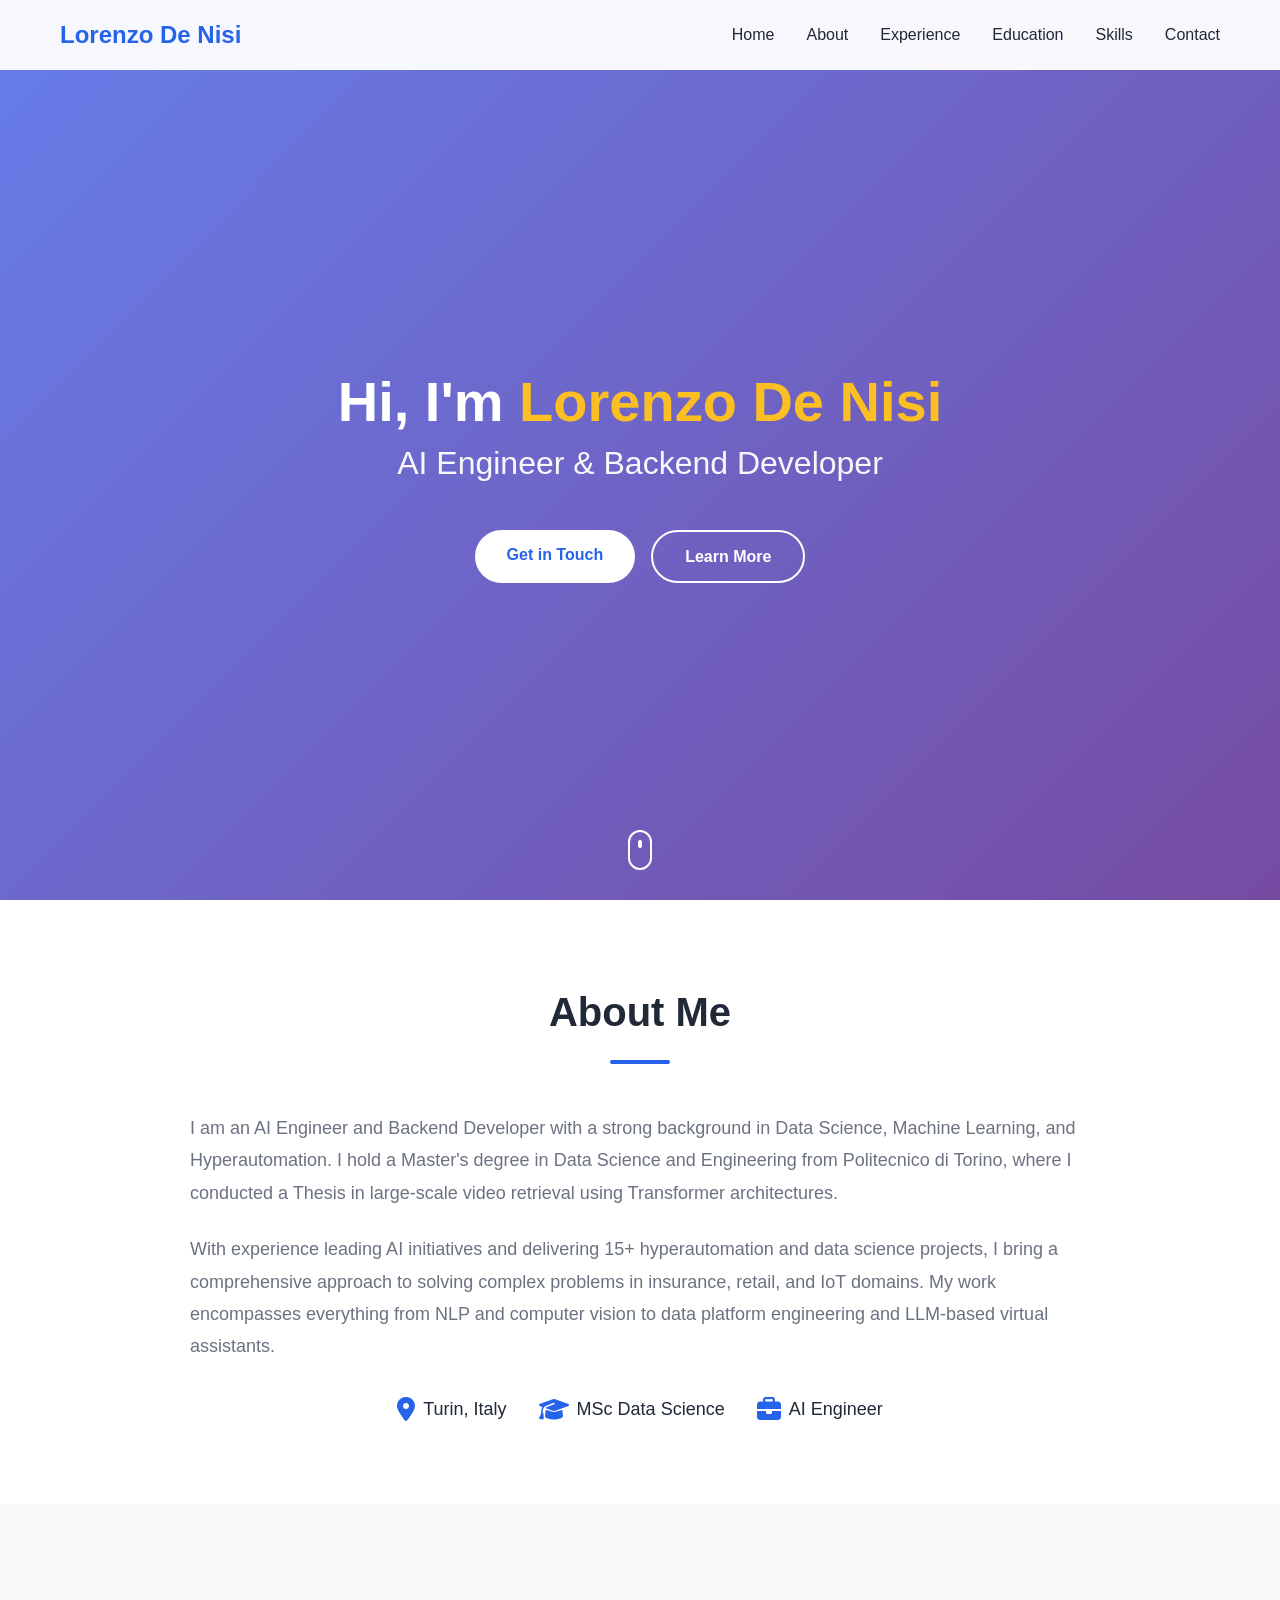
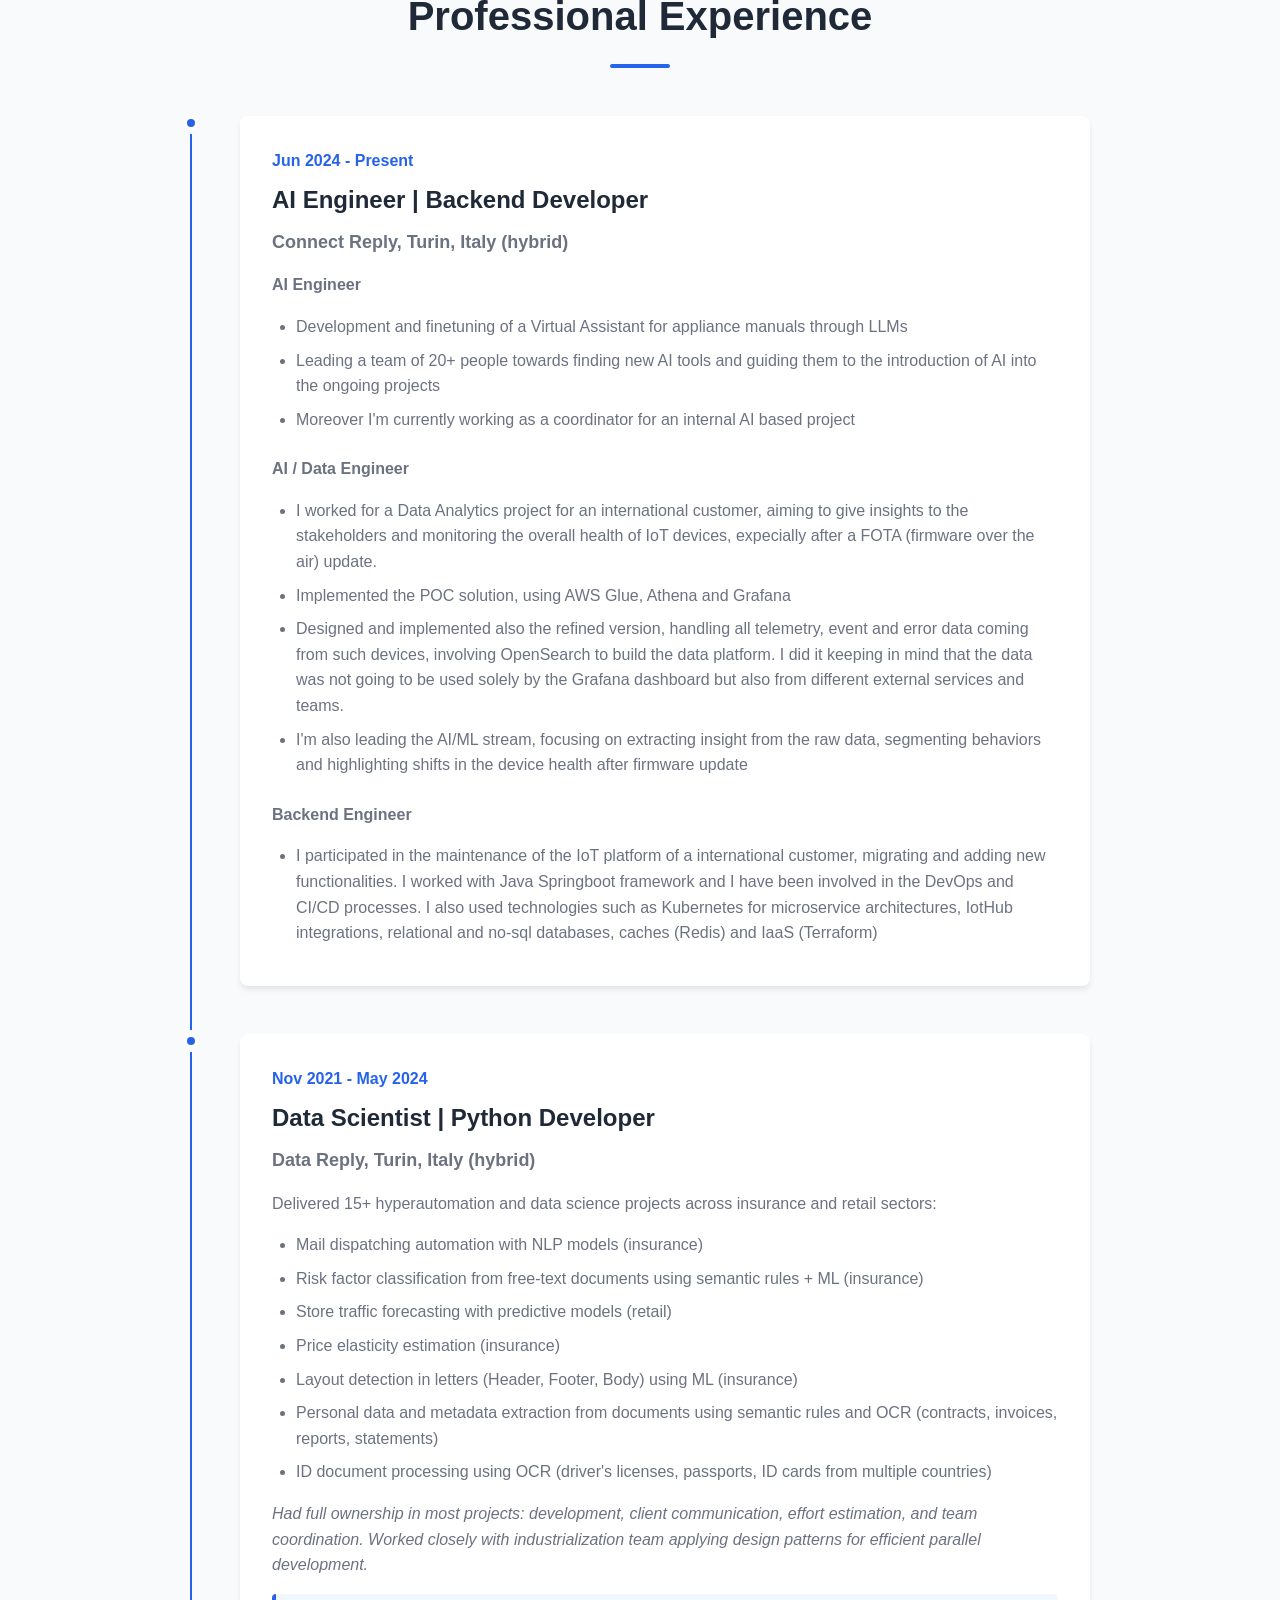
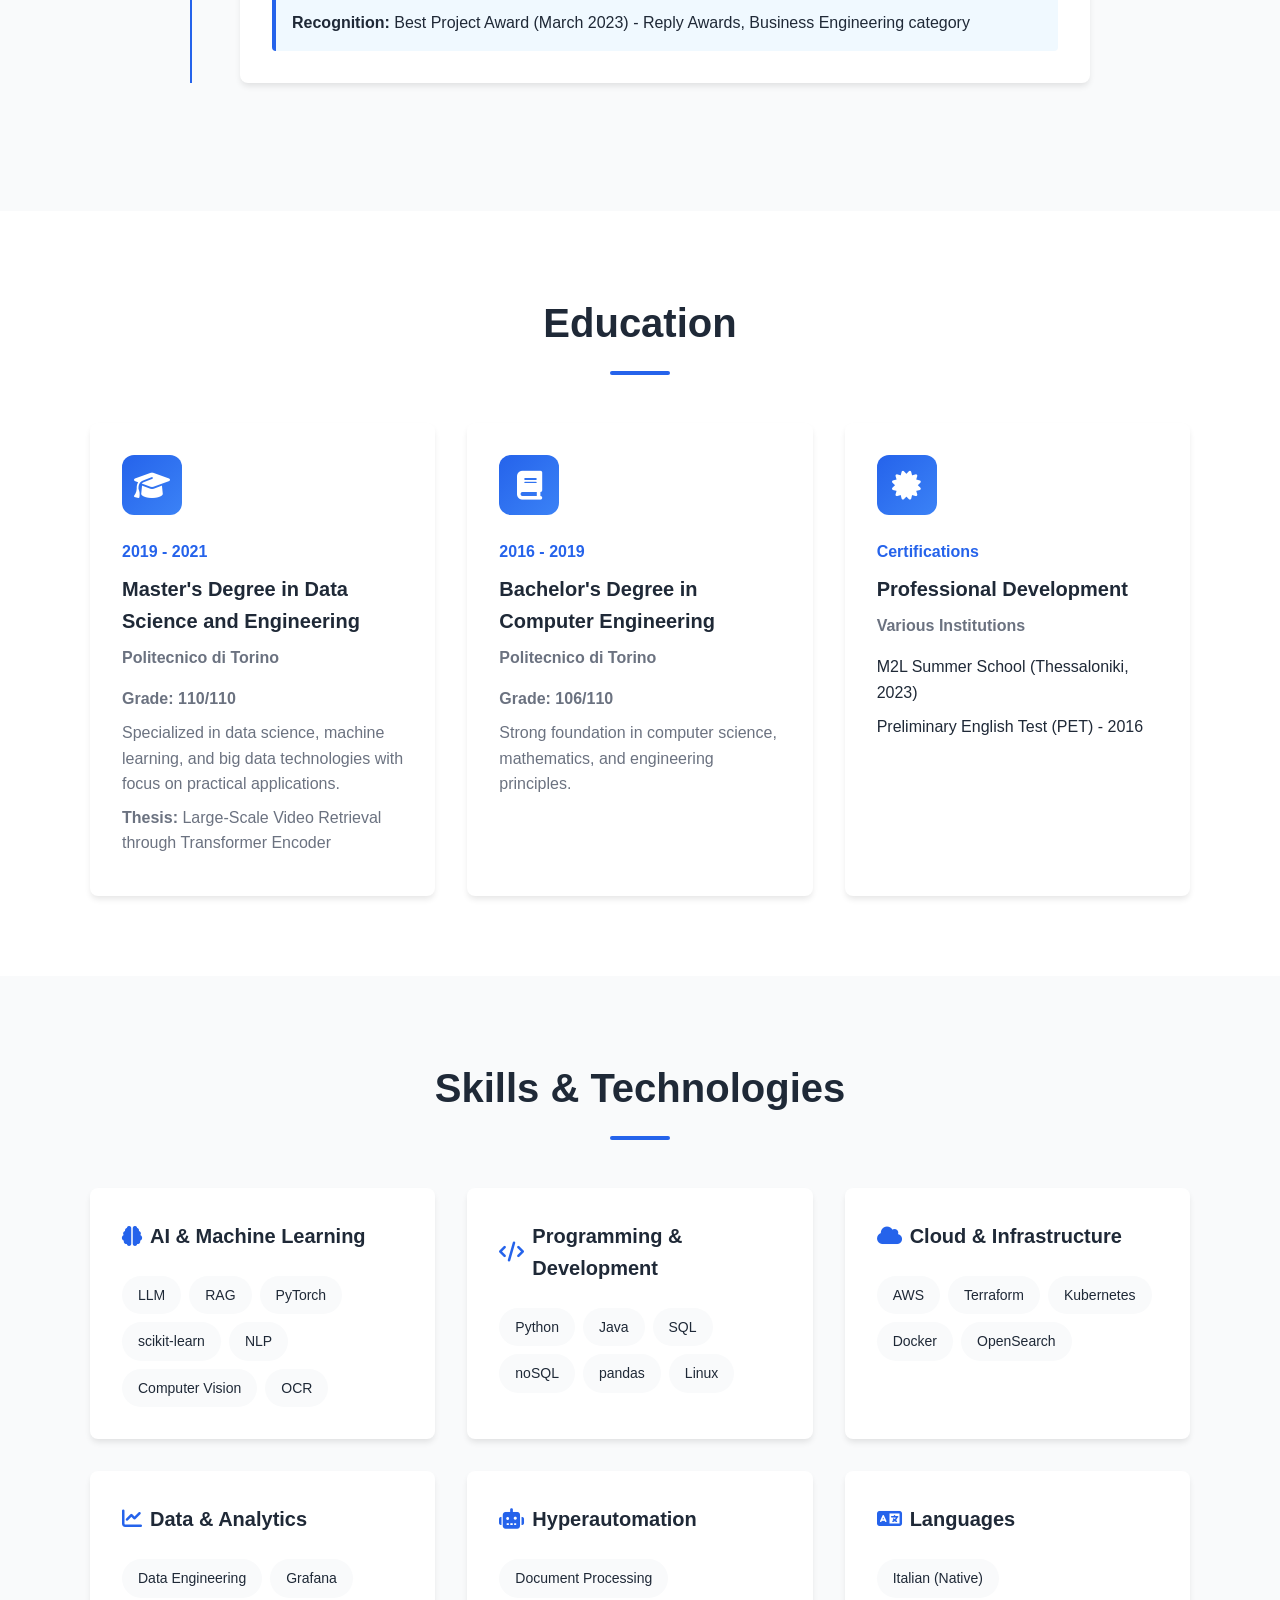
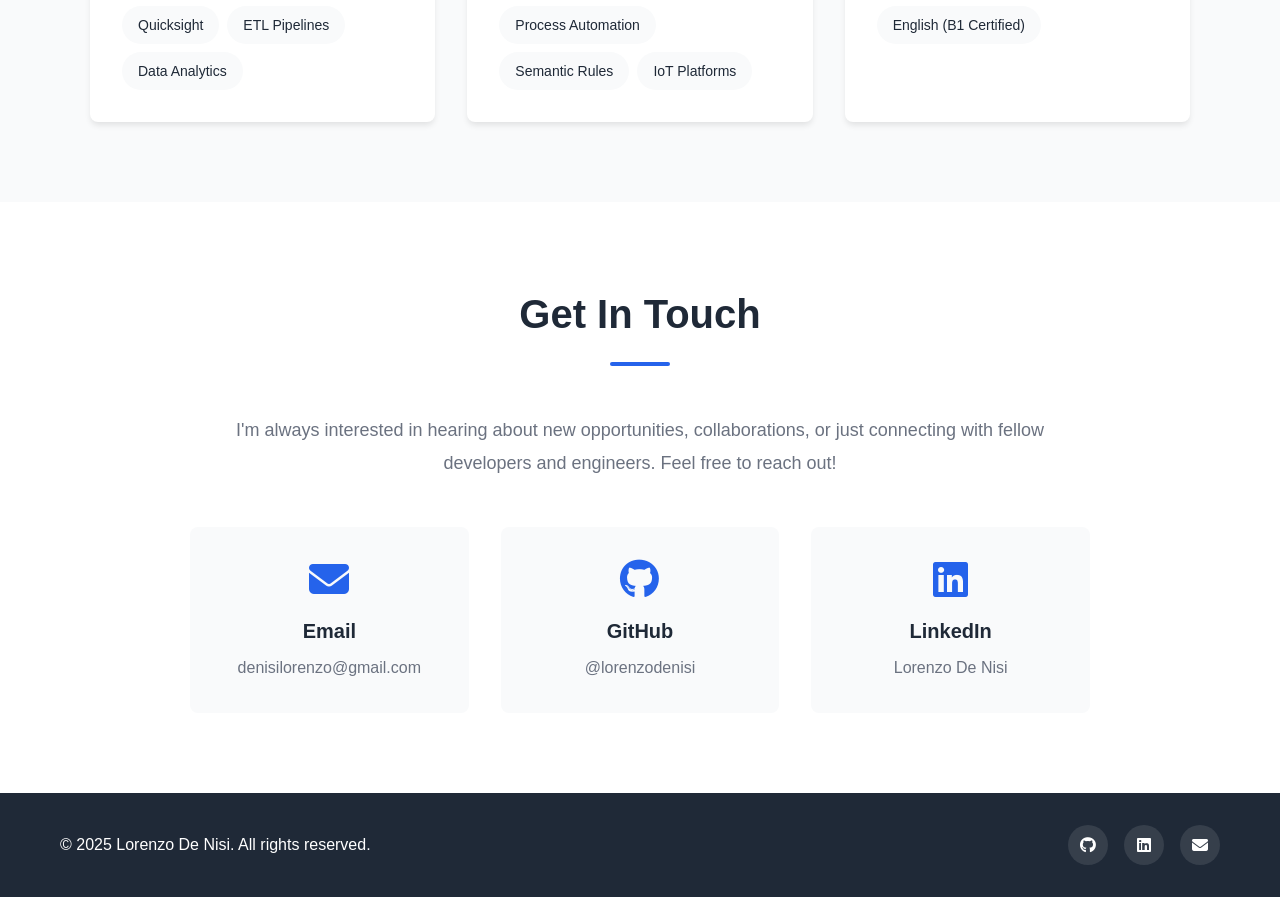
==== index.html @ e85307d0 "move outside docs folder" ====
<!DOCTYPE html>
<html lang="en">
<head>
    <meta charset="UTF-8">
    <meta name="viewport" content="width=device-width, initial-scale=1.0">
    <meta name="description" content="Lorenzo De Nisi - AI Engineer & Backend Developer">
    <title>Lorenzo De Nisi - AI Engineer & Backend Developer</title>
    <link rel="stylesheet" href="styles.css">
    <link rel="stylesheet" href="https://cdnjs.cloudflare.com/ajax/libs/font-awesome/6.4.0/css/all.min.css">
</head>
<body>
    <!-- Navigation -->
    <nav id="navbar">
        <div class="nav-container">
            <div class="logo">Lorenzo De Nisi</div>
            <ul class="nav-menu">
                <li><a href="#home" class="nav-link">Home</a></li>
                <li><a href="#about" class="nav-link">About</a></li>
                <li><a href="#experience" class="nav-link">Experience</a></li>
                <li><a href="#education" class="nav-link">Education</a></li>
                <li><a href="#skills" class="nav-link">Skills</a></li>
                <li><a href="#contact" class="nav-link">Contact</a></li>
            </ul>
            <div class="hamburger">
                <span></span>
                <span></span>
                <span></span>
            </div>
        </div>
    </nav>

    <!-- Hero Section -->
    <section id="home" class="hero">
        <div class="hero-content">
            <div class="hero-text">
                <h1 class="fade-in">Hi, I'm <span class="highlight">Lorenzo De Nisi</span></h1>
                <h2 class="fade-in-delay">AI Engineer & Backend Developer</h2>
                <div class="cta-buttons fade-in-delay-3">
                    <a href="#contact" class="btn btn-primary">Get in Touch</a>
                    <a href="#about" class="btn btn-secondary">Learn More</a>
                </div>
            </div>
        </div>
        <div class="scroll-indicator">
            <span></span>
        </div>
    </section>

    <!-- About Section -->
    <section id="about" class="section">
        <div class="container">
            <h2 class="section-title">About Me</h2>
            <div class="about-content">
                <div class="about-text">
                    <p>
                        I am an AI Engineer and Backend Developer with a strong background in Data Science, 
                        Machine Learning, and Hyperautomation. I hold a Master's degree in Data Science and Engineering 
                        from Politecnico di Torino, where I conducted a Thesis in large-scale video retrieval using Transformer architectures.
                    </p>
                    <p>
                        With experience leading AI initiatives and delivering 15+ hyperautomation and data science projects, 
                        I bring a comprehensive approach to solving complex problems in insurance, retail, and IoT domains. 
                        My work encompasses everything from NLP and computer vision to data platform engineering and LLM-based virtual assistants.
                    </p>
                    <div class="quick-facts">
                        <div class="fact">
                            <i class="fas fa-map-marker-alt"></i>
                            <span>Turin, Italy</span>
                        </div>
                        <div class="fact">
                            <i class="fas fa-graduation-cap"></i>
                            <span>MSc Data Science</span>
                        </div>
                        <div class="fact">
                            <i class="fas fa-briefcase"></i>
                            <span>AI Engineer</span>
                        </div>
                    </div>
                </div>
            </div>
        </div>
    </section>

    <!-- Experience Section -->
    <section id="experience" class="section bg-light">
        <div class="container">
            <h2 class="section-title">Professional Experience</h2>
            <div class="timeline">
                <!-- Connect Reply -->
                <div class="timeline-item">
                    <div class="timeline-marker"></div>
                    <div class="timeline-content">
                        <div class="timeline-period">Jun 2024 - Present</div>
                        <h3>AI Engineer | Backend Developer</h3>
                        <h4>Connect Reply, Turin, Italy (hybrid)</h4>
                        
                        <p style="margin-top: 1rem;"><strong>AI Engineer</strong></p>
                        <ul>
                            <li>Development and finetuning of a Virtual Assistant for appliance manuals through LLMs</li>
                            <li>Leading a team of 20+ people towards finding new AI tools and guiding them to the introduction of AI into the ongoing projects</li>
                            <li>Moreover I'm currently working as a coordinator for an internal AI based project</li>
                        </ul>
                        
                        <p style="margin-top: 1.5rem;"><strong>AI / Data Engineer</strong></p>
                        <ul>
                            <li>I worked for a Data Analytics project for an international customer, aiming to give insights to the stakeholders and monitoring the overall health of IoT devices, expecially after a FOTA (firmware over the air) update.</li>
                            <li>Implemented the POC solution, using AWS Glue, Athena and Grafana</li>
                            <li>Designed and implemented also the refined version, handling all telemetry, event and error data coming from such devices, involving OpenSearch to build the data platform. I did it keeping in mind that the data was not going to be used solely by the Grafana dashboard but also from different external services and teams.</li>
                            <li>I'm also leading the AI/ML stream, focusing on extracting insight from the raw data, segmenting behaviors and highlighting shifts in the device health after firmware update</li>
                        </ul>
                        
                        <p style="margin-top: 1.5rem;"><strong>Backend Engineer</strong></p>
                        <ul>
                            <li>I participated in the maintenance of the IoT platform of a international customer, migrating and adding new functionalities. I worked with Java Springboot framework and I have been involved in the DevOps and CI/CD processes. I also used technologies such as Kubernetes for microservice architectures, IotHub integrations, relational and no-sql databases, caches (Redis) and IaaS (Terraform)</li>
                        </ul>
                    </div>
                </div>

                <!-- Data Reply -->
                <div class="timeline-item">
                    <div class="timeline-marker"></div>
                    <div class="timeline-content">
                        <div class="timeline-period">Nov 2021 - May 2024</div>
                        <h3>Data Scientist | Python Developer</h3>
                        <h4>Data Reply, Turin, Italy (hybrid)</h4>
                        <p>Delivered 15+ hyperautomation and data science projects across insurance and retail sectors:</p>
                        <ul>
                            <li>Mail dispatching automation with NLP models (insurance)</li>
                            <li>Risk factor classification from free-text documents using semantic rules + ML (insurance)</li>
                            <li>Store traffic forecasting with predictive models (retail)</li>
                            <li>Price elasticity estimation (insurance)</li>
                            <li>Layout detection in letters (Header, Footer, Body) using ML (insurance)</li>
                            <li>Personal data and metadata extraction from documents using semantic rules and OCR (contracts, invoices, reports, statements)</li>
                            <li>ID document processing using OCR (driver's licenses, passports, ID cards from multiple countries)</li>
                        </ul>
                        <p style="margin-top: 1rem; font-style: italic;">
                            Had full ownership in most projects: development, client communication, effort estimation, and team coordination.
                            Worked closely with industrialization team applying design patterns for efficient parallel development.
                        </p>
                        <div style="margin-top: 1rem; padding: 1rem; background: #f0f9ff; border-left: 4px solid #2563eb; border-radius: 4px;">
                            <strong>Recognition:</strong> Best Project Award (March 2023) - Reply Awards, Business Engineering category
                        </div>
                    </div>
                </div>
            </div>
        </div>
    </section>

    <!-- Education Section -->
    <section id="education" class="section">
        <div class="container">
            <h2 class="section-title">Education</h2>
            <div class="education-grid">
                <div class="education-card">
                    <div class="education-icon">
                        <i class="fas fa-graduation-cap"></i>
                    </div>
                    <div class="education-content">
                        <div class="education-period">2019 - 2021</div>
                        <h3>Master's Degree in Data Science and Engineering</h3>
                        <h4>Politecnico di Torino</h4>
                        <p><strong>Grade: 110/110</strong></p>
                        <p>Specialized in data science, machine learning, and big data technologies with focus on practical applications.</p>
                        <p style="margin-top: 0.5rem;"><strong>Thesis:</strong> Large-Scale Video Retrieval through Transformer Encoder</p>
                    </div>
                </div>

                <div class="education-card">
                    <div class="education-icon">
                        <i class="fas fa-book"></i>
                    </div>
                    <div class="education-content">
                        <div class="education-period">2016 - 2019</div>
                        <h3>Bachelor's Degree in Computer Engineering</h3>
                        <h4>Politecnico di Torino</h4>
                        <p><strong>Grade: 106/110</strong></p>
                        <p>Strong foundation in computer science, mathematics, and engineering principles.</p>
                    </div>
                </div>

                <div class="education-card">
                    <div class="education-icon">
                        <i class="fas fa-certificate"></i>
                    </div>
                    <div class="education-content">
                        <div class="education-period">Certifications</div>
                        <h3>Professional Development</h3>
                        <h4>Various Institutions</h4>
                        <ul style="margin-top: 0.5rem; list-style: none; padding: 0;">
                            <li style="margin-bottom: 0.5rem;">M2L Summer School (Thessaloniki, 2023)</li>
                            <li>Preliminary English Test (PET) - 2016</li>
                        </ul>
                    </div>
                </div>
            </div>
        </div>
    </section>

    <!-- Skills Section -->
    <section id="skills" class="section bg-light">
        <div class="container">
            <h2 class="section-title">Skills & Technologies</h2>
            <div class="skills-grid">
                <div class="skill-category">
                    <h3><i class="fas fa-brain"></i> AI & Machine Learning</h3>
                    <div class="skill-tags">
                        <span class="skill-tag">LLM</span>
                        <span class="skill-tag">RAG</span>
                        <span class="skill-tag">PyTorch</span>
                        <span class="skill-tag">scikit-learn</span>
                        <span class="skill-tag">NLP</span>
                        <span class="skill-tag">Computer Vision</span>
                        <span class="skill-tag">OCR</span>
                    </div>
                </div>

                <div class="skill-category">
                    <h3><i class="fas fa-code"></i> Programming & Development</h3>
                    <div class="skill-tags">
                        <span class="skill-tag">Python</span>
                        <span class="skill-tag">Java</span>
                        <span class="skill-tag">SQL</span>
                        <span class="skill-tag">noSQL</span>
                        <span class="skill-tag">pandas</span>
                        <span class="skill-tag">Linux</span>
                    </div>
                </div>

                <div class="skill-category">
                    <h3><i class="fas fa-cloud"></i> Cloud & Infrastructure</h3>
                    <div class="skill-tags">
                        <span class="skill-tag">AWS</span>
                        <span class="skill-tag">Terraform</span>
                        <span class="skill-tag">Kubernetes</span>
                        <span class="skill-tag">Docker</span>
                        <span class="skill-tag">OpenSearch</span>
                    </div>
                </div>

                <div class="skill-category">
                    <h3><i class="fas fa-chart-line"></i> Data & Analytics</h3>
                    <div class="skill-tags">
                        <span class="skill-tag">Data Engineering</span>
                        <span class="skill-tag">Grafana</span>
                        <span class="skill-tag">Quicksight</span>
                        <span class="skill-tag">ETL Pipelines</span>
                        <span class="skill-tag">Data Analytics</span>
                    </div>
                </div>

                <div class="skill-category">
                    <h3><i class="fas fa-robot"></i> Hyperautomation</h3>
                    <div class="skill-tags">
                        <span class="skill-tag">Document Processing</span>
                        <span class="skill-tag">Process Automation</span>
                        <span class="skill-tag">Semantic Rules</span>
                        <span class="skill-tag">IoT Platforms</span>
                    </div>
                </div>

                <div class="skill-category">
                    <h3><i class="fas fa-language"></i> Languages</h3>
                    <div class="skill-tags">
                        <span class="skill-tag">Italian (Native)</span>
                        <span class="skill-tag">English (B1 Certified)</span>
                    </div>
                </div>
            </div>
        </div>
    </section>

    <!-- Contact Section -->
    <section id="contact" class="section">
        <div class="container">
            <h2 class="section-title">Get In Touch</h2>
            <div class="contact-content">
                <p class="contact-intro">
                    I'm always interested in hearing about new opportunities, collaborations, 
                    or just connecting with fellow developers and engineers. Feel free to reach out!
                </p>
                <div class="contact-methods">
                    <a href="mailto:denisilorenzo@gmail.com" class="contact-card">
                        <i class="fas fa-envelope"></i>
                        <h3>Email</h3>
                        <p>denisilorenzo@gmail.com</p>
                    </a>
                    <a href="https://github.com/lorenzodenisi" target="_blank" rel="noopener noreferrer" class="contact-card">
                        <i class="fab fa-github"></i>
                        <h3>GitHub</h3>
                        <p>@lorenzodenisi</p>
                    </a>
                    <a href="https://linkedin.com/in/lorenzodenisi" target="_blank" rel="noopener noreferrer" class="contact-card">
                        <i class="fab fa-linkedin"></i>
                        <h3>LinkedIn</h3>
                        <p>Lorenzo De Nisi</p>
                    </a>
                </div>
            </div>
        </div>
    </section>

    <!-- Footer -->
    <footer>
        <div class="container">
            <div class="footer-content">
                <p>&copy; 2025 Lorenzo De Nisi. All rights reserved.</p>
                <div class="social-links">
                    <a href="https://github.com/lorenzodenisi" target="_blank" rel="noopener noreferrer" aria-label="GitHub">
                        <i class="fab fa-github"></i>
                    </a>
                    <a href="https://linkedin.com/in/lorenzodenisi" target="_blank" rel="noopener noreferrer" aria-label="LinkedIn">
                        <i class="fab fa-linkedin"></i>
                    </a>
                    <a href="mailto:denisilorenzo@gmail.com" aria-label="Email">
                        <i class="fas fa-envelope"></i>
                    </a>
                </div>
            </div>
        </div>
    </footer>

    <script src="script.js"></script>
</body>
</html>
---- styles.css ----
/* ===========================
   CSS Reset & Base Styles
   =========================== */
* {
    margin: 0;
    padding: 0;
    box-sizing: border-box;
}

:root {
    --primary-color: #2563eb;
    --secondary-color: #1e40af;
    --accent-color: #3b82f6;
    --text-dark: #1f2937;
    --text-light: #6b7280;
    --bg-light: #f9fafb;
    --bg-white: #ffffff;
    --border-color: #e5e7eb;
    --shadow: 0 4px 6px -1px rgba(0, 0, 0, 0.1);
    --shadow-lg: 0 10px 15px -3px rgba(0, 0, 0, 0.1);
    --transition: all 0.3s ease;
}

html {
    scroll-behavior: smooth;
}

body {
    font-family: -apple-system, BlinkMacSystemFont, 'Segoe UI', Roboto, Oxygen, Ubuntu, Cantarell, sans-serif;
    color: var(--text-dark);
    line-height: 1.6;
    overflow-x: hidden;
}

.container {
    max-width: 1200px;
    margin: 0 auto;
    padding: 0 20px;
}

/* ===========================
   Navigation
   =========================== */
#navbar {
    position: fixed;
    top: 0;
    width: 100%;
    background: rgba(255, 255, 255, 0.95);
    backdrop-filter: blur(10px);
    box-shadow: var(--shadow);
    z-index: 1000;
    transition: var(--transition);
}

.nav-container {
    max-width: 1200px;
    margin: 0 auto;
    padding: 1rem 20px;
    display: flex;
    justify-content: space-between;
    align-items: center;
}

.logo {
    font-size: 1.5rem;
    font-weight: 700;
    color: var(--primary-color);
}

.nav-menu {
    display: flex;
    list-style: none;
    gap: 2rem;
}

.nav-link {
    text-decoration: none;
    color: var(--text-dark);
    font-weight: 500;
    transition: var(--transition);
    position: relative;
}

.nav-link::after {
    content: '';
    position: absolute;
    bottom: -5px;
    left: 0;
    width: 0;
    height: 2px;
    background: var(--primary-color);
    transition: var(--transition);
}

.nav-link:hover {
    color: var(--primary-color);
}

.nav-link:hover::after {
    width: 100%;
}

.hamburger {
    display: none;
    flex-direction: column;
    cursor: pointer;
    gap: 4px;
}

.hamburger span {
    width: 25px;
    height: 3px;
    background: var(--text-dark);
    transition: var(--transition);
}

/* ===========================
   Hero Section
   =========================== */
.hero {
    min-height: 100vh;
    display: flex;
    align-items: center;
    justify-content: center;
    background: linear-gradient(135deg, #667eea 0%, #764ba2 100%);
    color: white;
    text-align: center;
    padding: 80px 20px 40px;
    position: relative;
}

.hero-content {
    max-width: 800px;
    z-index: 1;
}

.hero h1 {
    font-size: 3.5rem;
    margin-bottom: -0.5rem;
    font-weight: 700;
}

.hero h2 {
    font-size: 2rem;
    margin-bottom: 2.5rem;
    font-weight: 400;
    opacity: 0.95;
}

.hero p {
    font-size: 1.25rem;
    margin-bottom: 2rem;
    opacity: 0.9;
}

.highlight {
    color: #fbbf24;
}

.cta-buttons {
    display: flex;
    gap: 1rem;
    justify-content: center;
    flex-wrap: wrap;
}

.btn {
    padding: 12px 32px;
    border-radius: 50px;
    text-decoration: none;
    font-weight: 600;
    transition: var(--transition);
    display: inline-block;
}

.btn-primary {
    background: white;
    color: var(--primary-color);
}

.btn-primary:hover {
    transform: translateY(-2px);
    box-shadow: 0 10px 20px rgba(0, 0, 0, 0.2);
}

.btn-secondary {
    background: transparent;
    color: white;
    border: 2px solid white;
}

.btn-secondary:hover {
    background: white;
    color: var(--primary-color);
}

.scroll-indicator {
    position: absolute;
    bottom: 30px;
    left: 50%;
    transform: translateX(-50%);
}

.scroll-indicator span {
    display: block;
    width: 24px;
    height: 40px;
    border: 2px solid white;
    border-radius: 20px;
    position: relative;
}

.scroll-indicator span::before {
    content: '';
    position: absolute;
    top: 8px;
    left: 50%;
    transform: translateX(-50%);
    width: 4px;
    height: 8px;
    background: white;
    border-radius: 2px;
    animation: scroll 2s infinite;
}

@keyframes scroll {
    0% {
        opacity: 1;
        transform: translateX(-50%) translateY(0);
    }
    100% {
        opacity: 0;
        transform: translateX(-50%) translateY(20px);
    }
}

/* ===========================
   Section Styles
   =========================== */
.section {
    padding: 80px 20px;
}

.bg-light {
    background: var(--bg-light);
}

.section-title {
    text-align: center;
    font-size: 2.5rem;
    margin-bottom: 3rem;
    color: var(--text-dark);
    position: relative;
}

.section-title::after {
    content: '';
    display: block;
    width: 60px;
    height: 4px;
    background: var(--primary-color);
    margin: 1rem auto 0;
    border-radius: 2px;
}

/* ===========================
   About Section
   =========================== */
.about-content {
    max-width: 900px;
    margin: 0 auto;
}

.about-text p {
    font-size: 1.125rem;
    color: var(--text-light);
    margin-bottom: 1.5rem;
    line-height: 1.8;
}

.quick-facts {
    display: flex;
    gap: 2rem;
    margin-top: 2rem;
    flex-wrap: wrap;
    justify-content: center;
}

.fact {
    display: flex;
    align-items: center;
    gap: 0.5rem;
    font-size: 1.125rem;
    color: var(--text-dark);
}

.fact i {
    color: var(--primary-color);
    font-size: 1.5rem;
}

/* ===========================
   Timeline (Experience)
   =========================== */
.timeline {
    max-width: 900px;
    margin: 0 auto;
    position: relative;
    padding-left: 30px;
}

.timeline::before {
    content: '';
    position: absolute;
    left: 0;
    top: 0;
    bottom: 0;
    width: 2px;
    background: var(--primary-color);
}

.timeline-item {
    position: relative;
    margin-bottom: 3rem;
}

.timeline-marker {
    position: absolute;
    left: -36px;
    top: 0;
    width: 14px;
    height: 14px;
    background: var(--primary-color);
    border: 3px solid var(--bg-white);
    border-radius: 50%;
    box-shadow: 0 0 0 4px var(--bg-light);
}

.timeline-content {
    background: var(--bg-white);
    padding: 2rem;
    border-radius: 8px;
    box-shadow: var(--shadow);
    margin-left: 20px;
}

.timeline-period {
    color: var(--primary-color);
    font-weight: 600;
    margin-bottom: 0.5rem;
}

.timeline-content h3 {
    font-size: 1.5rem;
    margin-bottom: 0.5rem;
    color: var(--text-dark);
}

.timeline-content h4 {
    font-size: 1.125rem;
    color: var(--text-light);
    margin-bottom: 1rem;
}

.timeline-content p {
    color: var(--text-light);
    margin-bottom: 1rem;
}

.timeline-content ul {
    margin-left: 1.5rem;
}

.timeline-content li {
    color: var(--text-light);
    margin-bottom: 0.5rem;
}

/* ===========================
   Education Section
   =========================== */
.education-grid {
    display: grid;
    grid-template-columns: repeat(auto-fit, minmax(300px, 1fr));
    gap: 2rem;
    max-width: 1100px;
    margin: 0 auto;
}

.education-card {
    background: var(--bg-white);
    padding: 2rem;
    border-radius: 8px;
    box-shadow: var(--shadow);
    transition: var(--transition);
}

.education-card:hover {
    transform: translateY(-5px);
    box-shadow: var(--shadow-lg);
}

.education-icon {
    width: 60px;
    height: 60px;
    background: linear-gradient(135deg, var(--primary-color), var(--accent-color));
    border-radius: 12px;
    display: flex;
    align-items: center;
    justify-content: center;
    margin-bottom: 1.5rem;
}

.education-icon i {
    font-size: 1.8rem;
    color: white;
}

.education-period {
    color: var(--primary-color);
    font-weight: 600;
    margin-bottom: 0.5rem;
}

.education-card h3 {
    font-size: 1.25rem;
    margin-bottom: 0.5rem;
    color: var(--text-dark);
}

.education-card h4 {
    font-size: 1rem;
    color: var(--text-light);
    margin-bottom: 1rem;
}

.education-card p {
    color: var(--text-light);
    line-height: 1.6;
    margin-bottom: 0.5rem;
}

/* ===========================
   Skills Section
   =========================== */
.skills-grid {
    display: grid;
    grid-template-columns: repeat(auto-fit, minmax(300px, 1fr));
    gap: 2rem;
    max-width: 1100px;
    margin: 0 auto;
}

.skill-category {
    background: var(--bg-white);
    padding: 2rem;
    border-radius: 8px;
    box-shadow: var(--shadow);
}

.skill-category h3 {
    font-size: 1.25rem;
    margin-bottom: 1.5rem;
    color: var(--text-dark);
    display: flex;
    align-items: center;
    gap: 0.5rem;
}

.skill-category h3 i {
    color: var(--primary-color);
}

.skill-tags {
    display: flex;
    flex-wrap: wrap;
    gap: 0.5rem;
}

.skill-tag {
    background: var(--bg-light);
    color: var(--text-dark);
    padding: 0.5rem 1rem;
    border-radius: 20px;
    font-size: 0.875rem;
    font-weight: 500;
    transition: var(--transition);
}

.skill-tag:hover {
    background: var(--primary-color);
    color: white;
    transform: translateY(-2px);
}

/* ===========================
   Contact Section
   =========================== */
.contact-content {
    max-width: 900px;
    margin: 0 auto;
    text-align: center;
}

.contact-intro {
    font-size: 1.125rem;
    color: var(--text-light);
    margin-bottom: 3rem;
    line-height: 1.8;
}

.contact-methods {
    display: grid;
    grid-template-columns: repeat(auto-fit, minmax(250px, 1fr));
    gap: 2rem;
}

.contact-card {
    background: var(--bg-light);
    padding: 2rem;
    border-radius: 8px;
    text-decoration: none;
    transition: var(--transition);
    display: block;
}

.contact-card:hover {
    transform: translateY(-5px);
    box-shadow: var(--shadow-lg);
    background: var(--primary-color);
}

.contact-card:hover i,
.contact-card:hover h3,
.contact-card:hover p {
    color: white;
}

.contact-card i {
    font-size: 2.5rem;
    color: var(--primary-color);
    margin-bottom: 1rem;
    transition: var(--transition);
}

.contact-card h3 {
    font-size: 1.25rem;
    margin-bottom: 0.5rem;
    color: var(--text-dark);
    transition: var(--transition);
}

.contact-card p {
    color: var(--text-light);
    transition: var(--transition);
}

/* ===========================
   Footer
   =========================== */
footer {
    background: var(--text-dark);
    color: white;
    padding: 2rem 20px;
}

.footer-content {
    max-width: 1200px;
    margin: 0 auto;
    display: flex;
    justify-content: space-between;
    align-items: center;
    flex-wrap: wrap;
    gap: 1rem;
}

.social-links {
    display: flex;
    gap: 1rem;
}

.social-links a {
    width: 40px;
    height: 40px;
    background: rgba(255, 255, 255, 0.1);
    border-radius: 50%;
    display: flex;
    align-items: center;
    justify-content: center;
    color: white;
    text-decoration: none;
    transition: var(--transition);
}

.social-links a:hover {
    background: var(--primary-color);
    transform: translateY(-3px);
}

/* ===========================
   Animations
   =========================== */
.fade-in {
    animation: fadeIn 1s ease-in;
}

.fade-in-delay {
    animation: fadeIn 1s ease-in 0.3s backwards;
}

.fade-in-delay-2 {
    animation: fadeIn 1s ease-in 0.6s backwards;
}

.fade-in-delay-3 {
    animation: fadeIn 1s ease-in 0.9s backwards;
}

@keyframes fadeIn {
    from {
        opacity: 0;
        transform: translateY(20px);
    }
    to {
        opacity: 1;
        transform: translateY(0);
    }
}

/* ===========================
   Responsive Design
   =========================== */
@media (max-width: 768px) {
    .hamburger {
        display: flex;
    }

    .nav-menu {
        position: fixed;
        left: -100%;
        top: 70px;
        flex-direction: column;
        background: var(--bg-white);
        width: 100%;
        text-align: center;
        transition: 0.3s;
        box-shadow: var(--shadow-lg);
        padding: 2rem 0;
    }

    .nav-menu.active {
        left: 0;
    }

    .hero h1 {
        font-size: 2.5rem;
    }

    .hero h2 {
        font-size: 1.5rem;
    }

    .hero p {
        font-size: 1rem;
    }

    .section-title {
        font-size: 2rem;
    }

    .timeline {
        padding-left: 20px;
    }

    .timeline-content {
        margin-left: 10px;
    }

    .quick-facts {
        flex-direction: column;
        gap: 1rem;
    }

    .footer-content {
        flex-direction: column;
        text-align: center;
    }
}

@media (max-width: 480px) {
    .hero h1 {
        font-size: 2rem;
    }

    .hero h2 {
        font-size: 1.25rem;
    }

    .cta-buttons {
        flex-direction: column;
        width: 100%;
    }

    .btn {
        width: 100%;
    }

    .skills-grid,
    .education-grid {
        grid-template-columns: 1fr;
    }
}
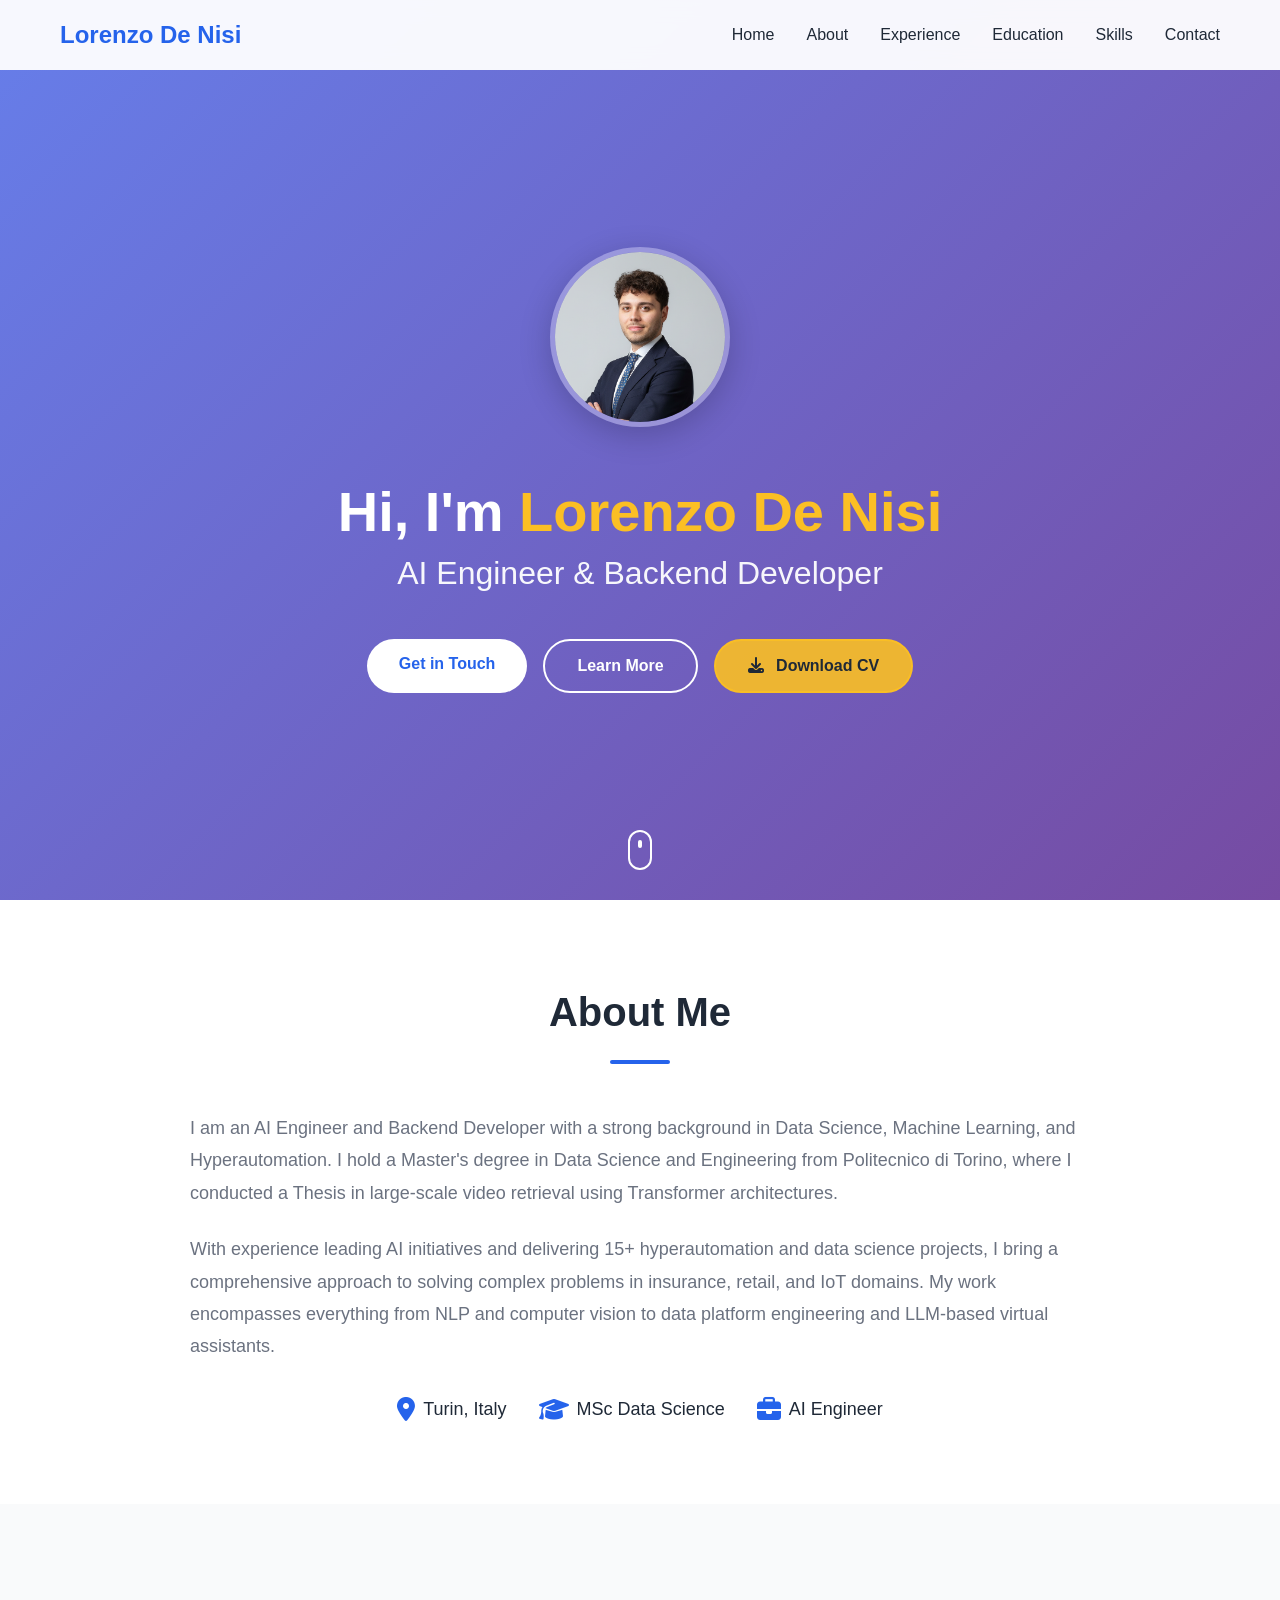
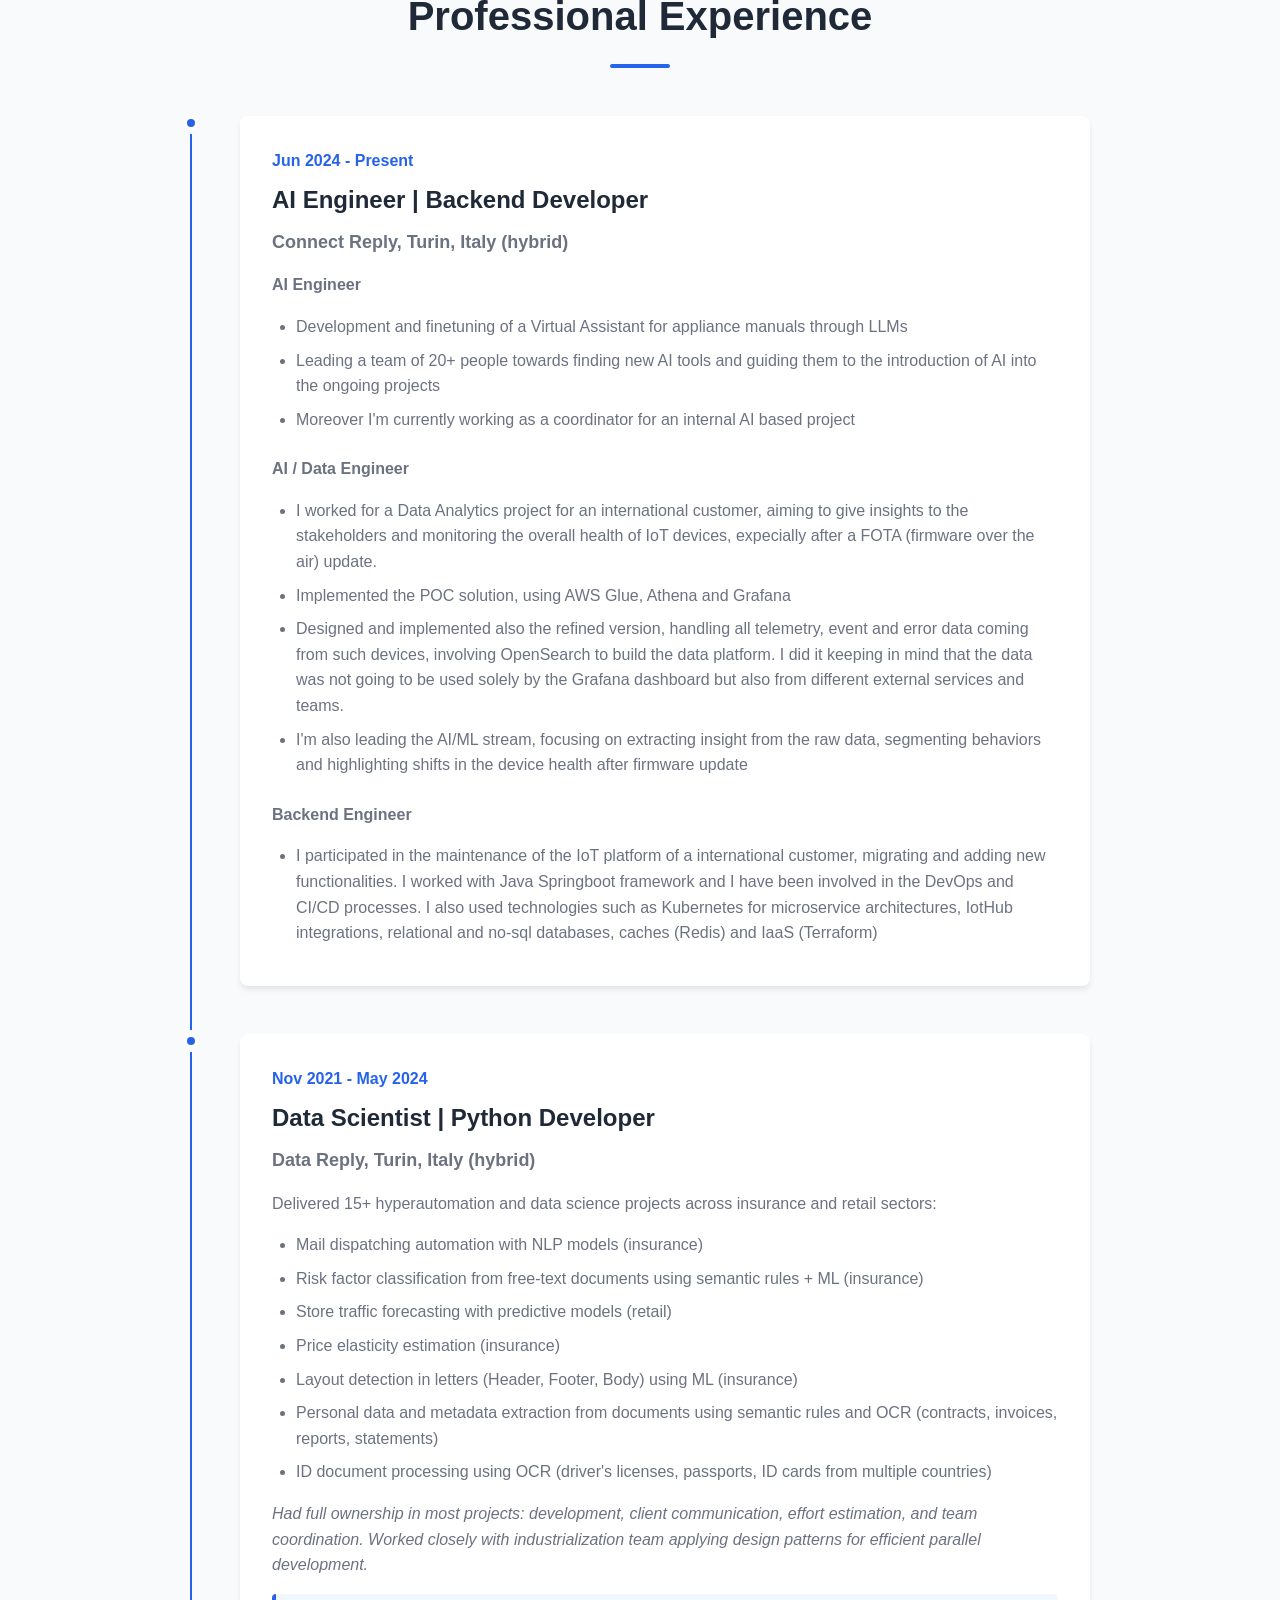
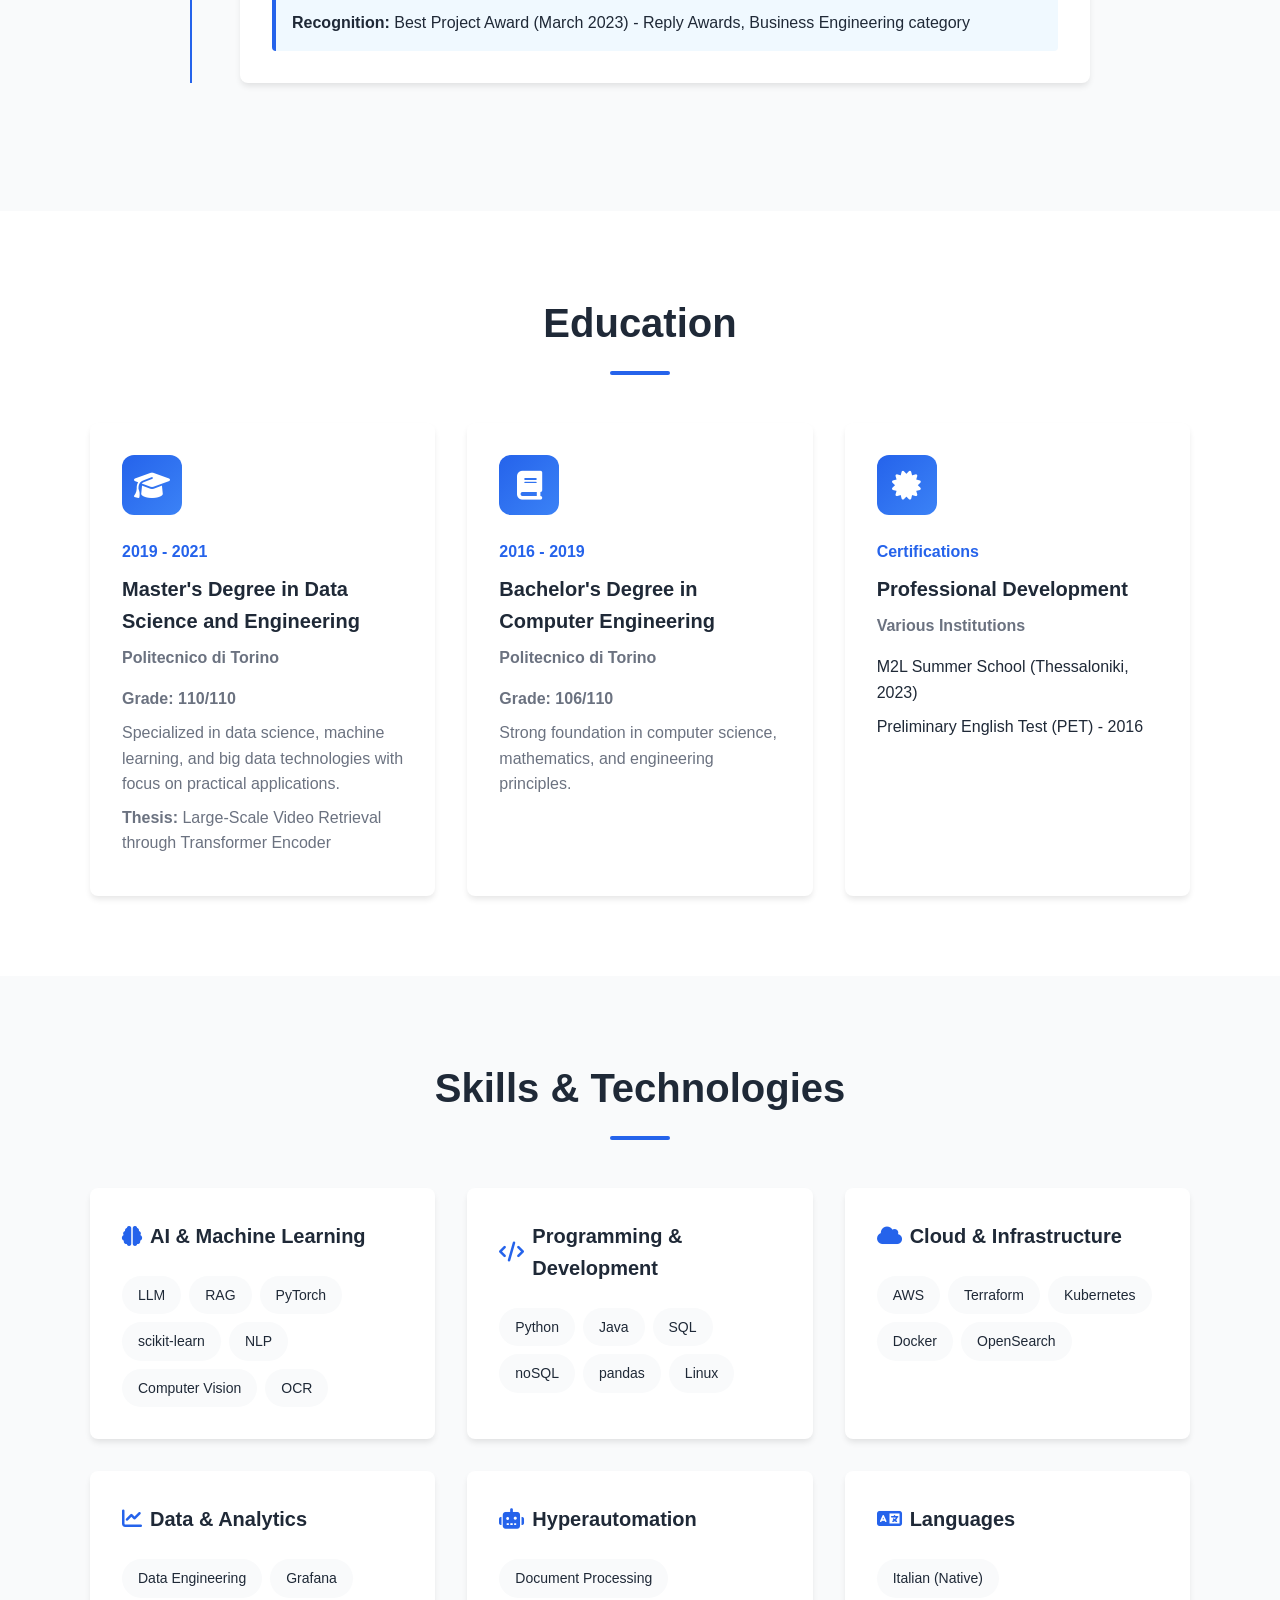
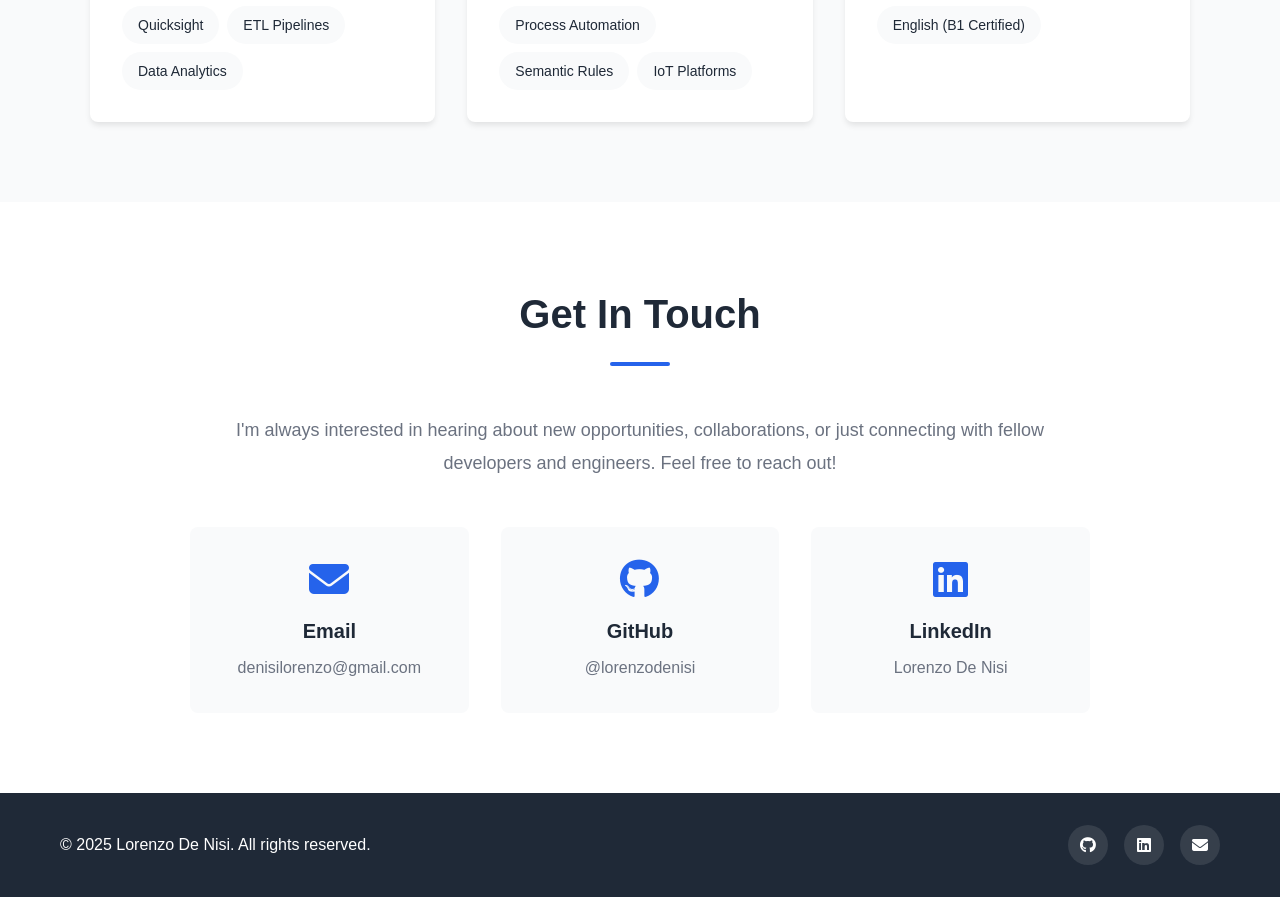
==== commit c3df7c86: "add CV and propic" ====
--- a/index.html
+++ b/index.html
@@ -32,12 +32,18 @@
     <!-- Hero Section -->
     <section id="home" class="hero">
         <div class="hero-content">
+            <div class="profile-picture fade-in">
+                <img src="assets/profile.png" alt="Lorenzo De Nisi">
+            </div>
             <div class="hero-text">
                 <h1 class="fade-in">Hi, I'm <span class="highlight">Lorenzo De Nisi</span></h1>
                 <h2 class="fade-in-delay">AI Engineer & Backend Developer</h2>
                 <div class="cta-buttons fade-in-delay-3">
                     <a href="#contact" class="btn btn-primary">Get in Touch</a>
                     <a href="#about" class="btn btn-secondary">Learn More</a>
+                    <a href="assets/CV_ENG.pdf" download class="btn btn-download">
+                        <i class="fas fa-download"></i> Download CV
+                    </a>
                 </div>
             </div>
         </div>
--- a/styles.css
+++ b/styles.css
@@ -132,6 +132,28 @@
 .hero-content {
     max-width: 800px;
     z-index: 1;
+    display: flex;
+    flex-direction: column;
+    align-items: center;
+}
+
+.profile-picture {
+    margin-bottom: 2rem;
+}
+
+.profile-picture img {
+    width: 180px;
+    height: 180px;
+    border-radius: 50%;
+    object-fit: cover;
+    border: 5px solid rgba(255, 255, 255, 0.3);
+    box-shadow: 0 8px 32px rgba(0, 0, 0, 0.2);
+    transition: var(--transition);
+}
+
+.profile-picture img:hover {
+    transform: scale(1.05);
+    border-color: rgba(255, 255, 255, 0.5);
 }
 
 .hero h1 {
@@ -192,6 +214,22 @@
 .btn-secondary:hover {
     background: white;
     color: var(--primary-color);
+}
+
+.btn-download {
+    background: rgba(251, 191, 36, 0.9);
+    color: var(--text-dark);
+    border: 2px solid rgba(251, 191, 36, 0.9);
+}
+
+.btn-download:hover {
+    background: #fbbf24;
+    border-color: #fbbf24;
+    transform: translateY(-2px);
+}
+
+.btn-download i {
+    margin-right: 0.5rem;
 }
 
 .scroll-indicator {
@@ -652,6 +690,11 @@
         left: 0;
     }
 
+    .profile-picture img {
+        width: 150px;
+        height: 150px;
+    }
+
     .hero h1 {
         font-size: 2.5rem;
     }
@@ -688,6 +731,11 @@
 }
 
 @media (max-width: 480px) {
+    .profile-picture img {
+        width: 120px;
+        height: 120px;
+    }
+
     .hero h1 {
         font-size: 2rem;
     }
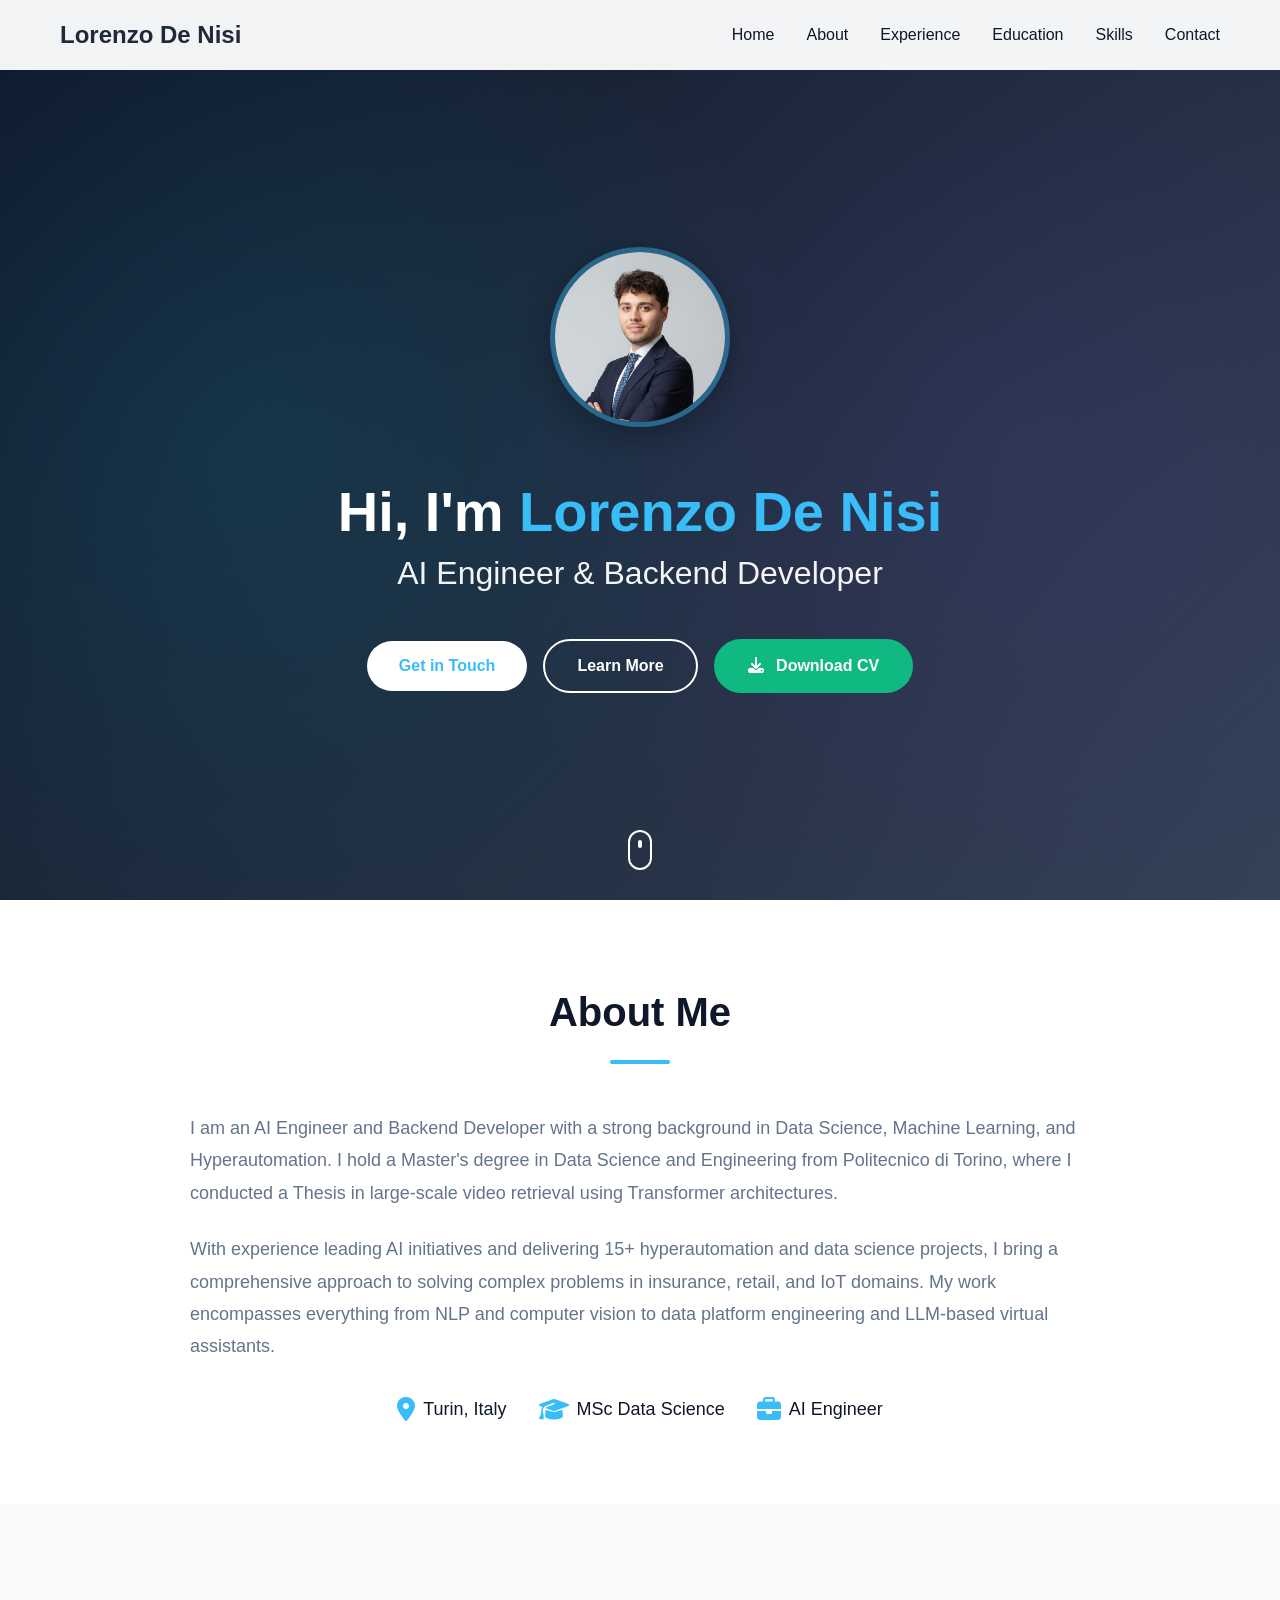
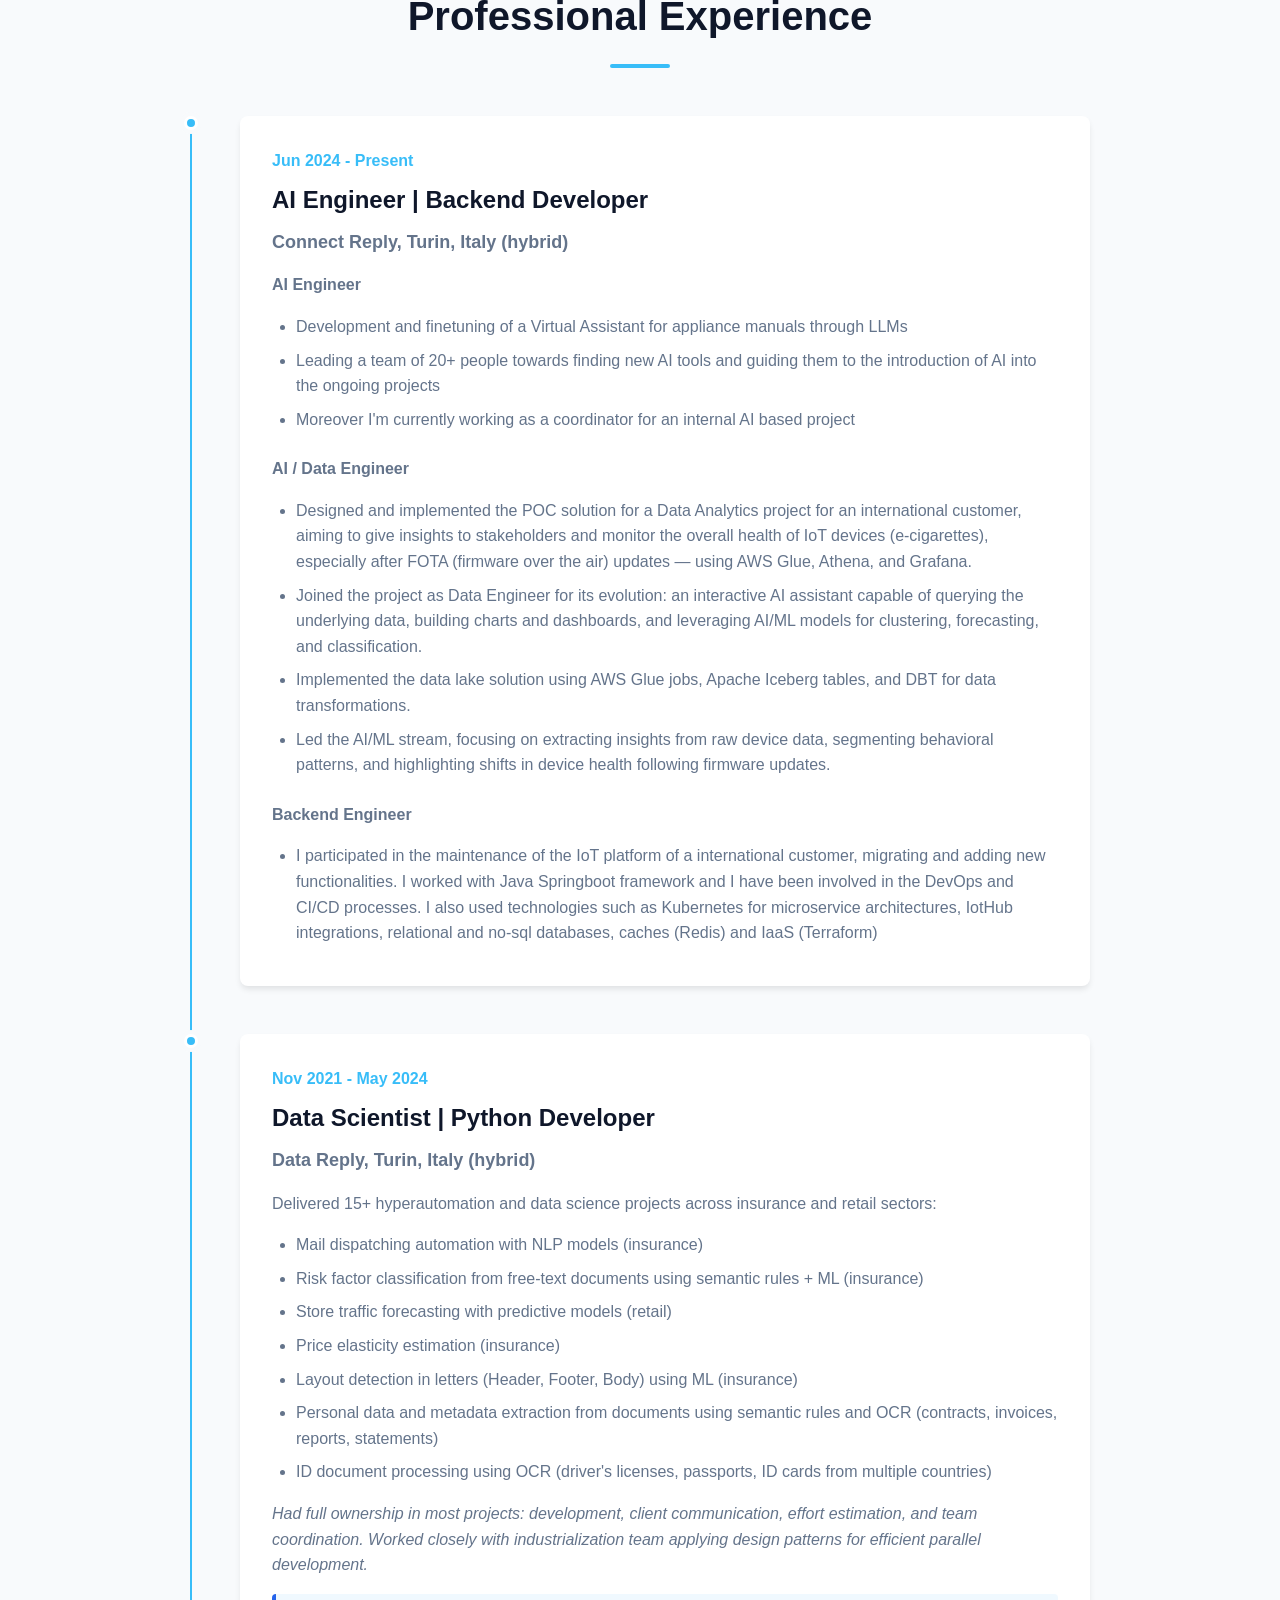
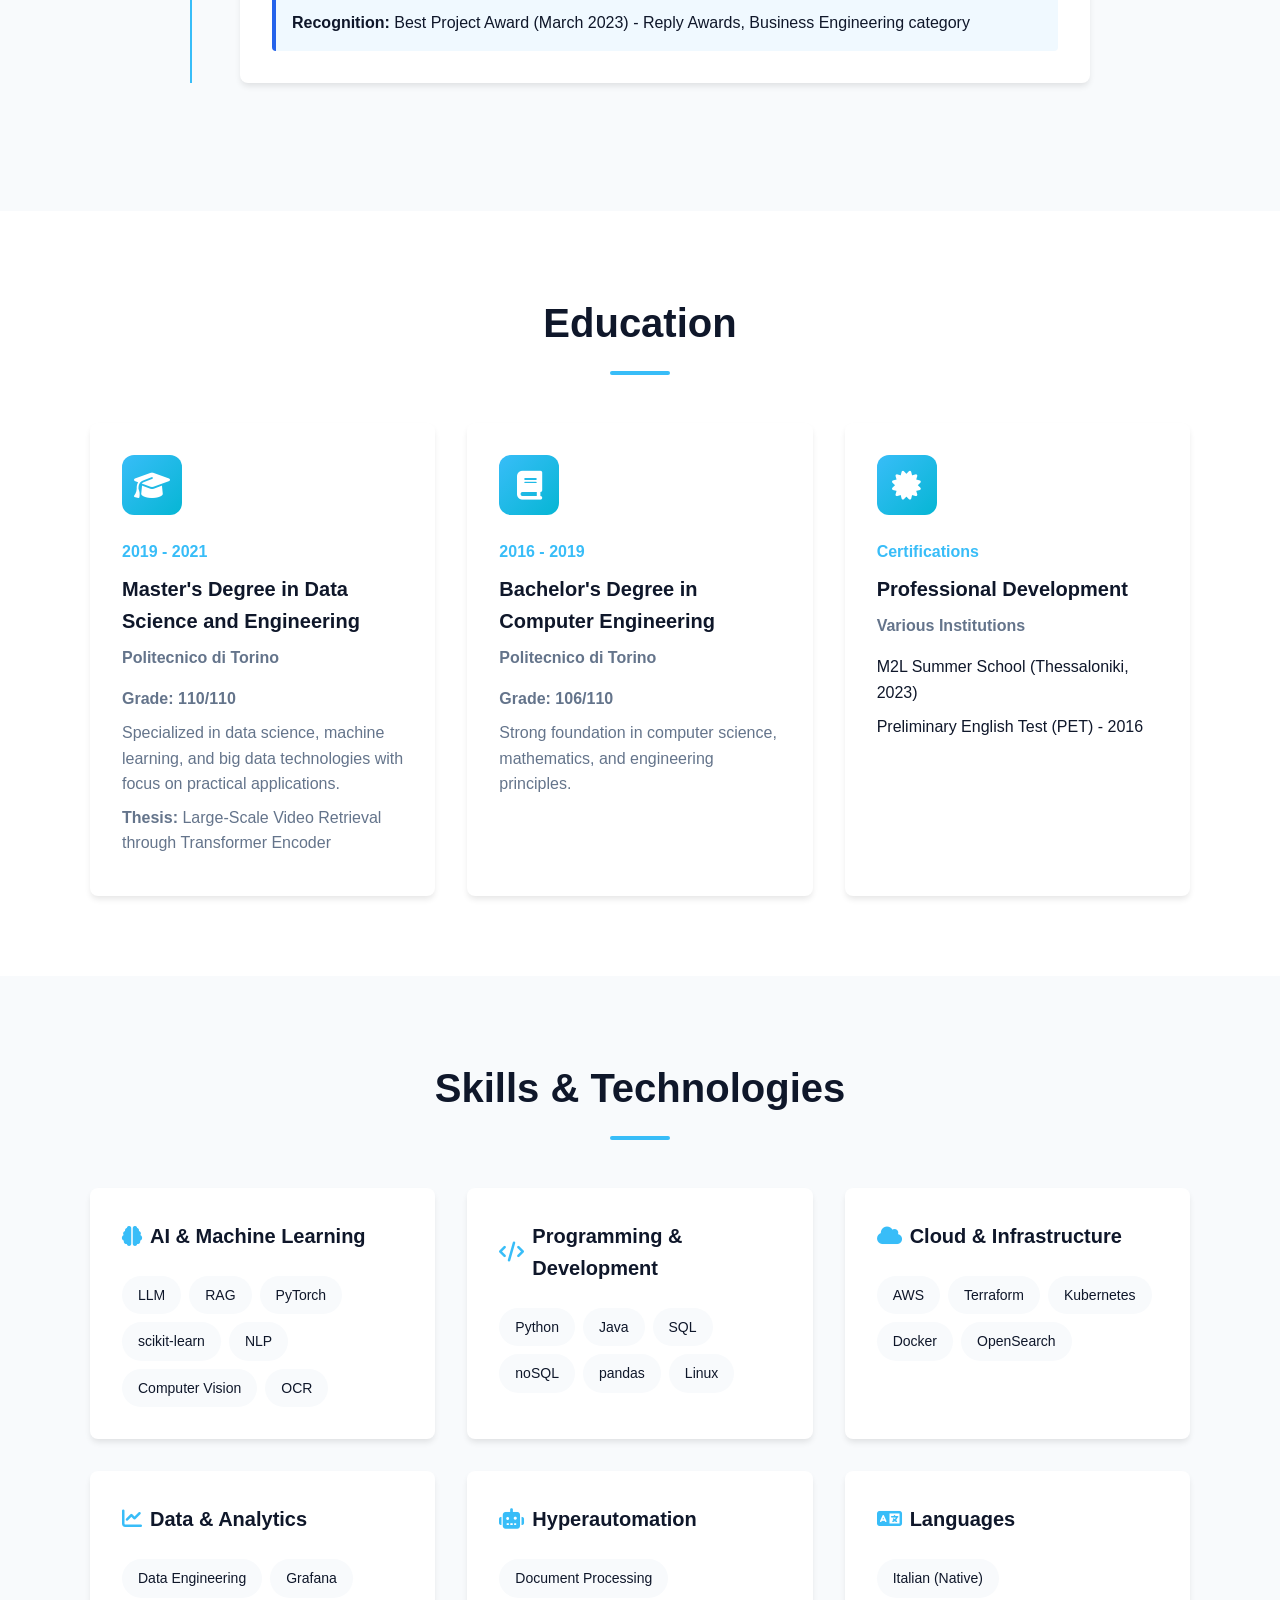
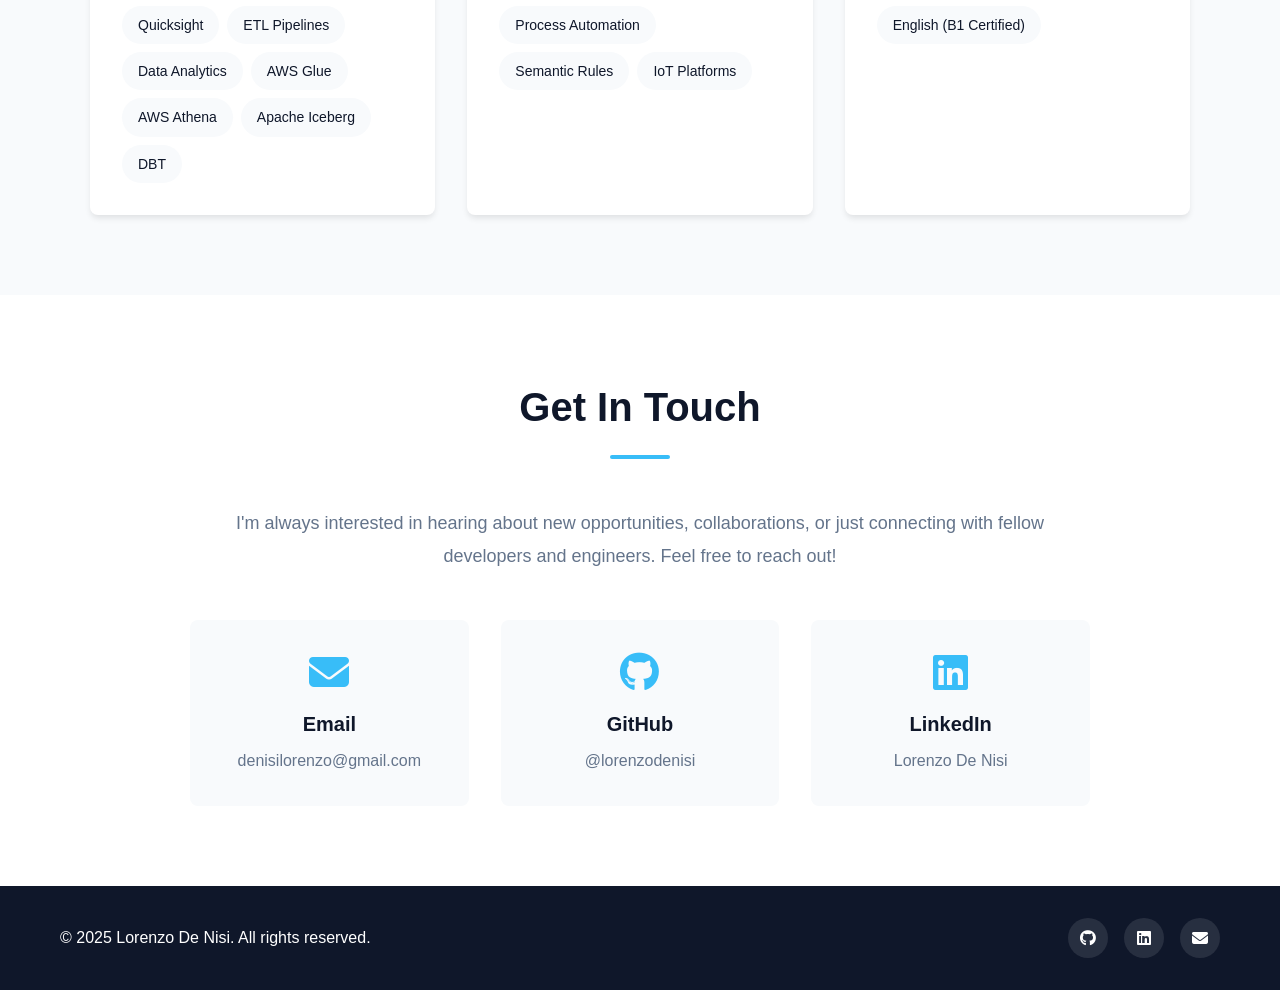
==== commit b3220f7e: "update" ====
--- a/index.html
+++ b/index.html
@@ -109,10 +109,10 @@
                         
                         <p style="margin-top: 1.5rem;"><strong>AI / Data Engineer</strong></p>
                         <ul>
-                            <li>I worked for a Data Analytics project for an international customer, aiming to give insights to the stakeholders and monitoring the overall health of IoT devices, expecially after a FOTA (firmware over the air) update.</li>
-                            <li>Implemented the POC solution, using AWS Glue, Athena and Grafana</li>
-                            <li>Designed and implemented also the refined version, handling all telemetry, event and error data coming from such devices, involving OpenSearch to build the data platform. I did it keeping in mind that the data was not going to be used solely by the Grafana dashboard but also from different external services and teams.</li>
-                            <li>I'm also leading the AI/ML stream, focusing on extracting insight from the raw data, segmenting behaviors and highlighting shifts in the device health after firmware update</li>
+                            <li>Designed and implemented the POC solution for a Data Analytics project for an international customer, aiming to give insights to stakeholders and monitor the overall health of IoT devices (e-cigarettes), especially after FOTA (firmware over the air) updates — using AWS Glue, Athena, and Grafana.</li>
+                            <li>Joined the project as Data Engineer for its evolution: an interactive AI assistant capable of querying the underlying data, building charts and dashboards, and leveraging AI/ML models for clustering, forecasting, and classification.</li>
+                            <li>Implemented the data lake solution using AWS Glue jobs, Apache Iceberg tables, and DBT for data transformations.</li>
+                            <li>Led the AI/ML stream, focusing on extracting insights from raw device data, segmenting behavioral patterns, and highlighting shifts in device health following firmware updates.</li>
                         </ul>
                         
                         <p style="margin-top: 1.5rem;"><strong>Backend Engineer</strong></p>
@@ -251,6 +251,10 @@
                         <span class="skill-tag">Quicksight</span>
                         <span class="skill-tag">ETL Pipelines</span>
                         <span class="skill-tag">Data Analytics</span>
+                        <span class="skill-tag">AWS Glue</span>
+                        <span class="skill-tag">AWS Athena</span>
+                        <span class="skill-tag">Apache Iceberg</span>
+                        <span class="skill-tag">DBT</span>
                     </div>
                 </div>
 
--- a/styles.css
+++ b/styles.css
@@ -8,14 +8,17 @@
 }
 
 :root {
-    --primary-color: #2563eb;
-    --secondary-color: #1e40af;
-    --accent-color: #3b82f6;
-    --text-dark: #1f2937;
-    --text-light: #6b7280;
-    --bg-light: #f9fafb;
+    --primary-color: #38bdf8;
+    --secondary-color: #0ea5e9;
+    --accent-color: #06b6d4;
+    --tech-green: #10b981;
+    --tech-purple: #8b5cf6;
+    --text-dark: #0f172a;
+    --text-light: #64748b;
+    --bg-light: #f8fafc;
     --bg-white: #ffffff;
-    --border-color: #e5e7eb;
+    --bg-dark: #1e293b;
+    --border-color: #cbd5e1;
     --shadow: 0 4px 6px -1px rgba(0, 0, 0, 0.1);
     --shadow-lg: 0 10px 15px -3px rgba(0, 0, 0, 0.1);
     --transition: all 0.3s ease;
@@ -64,7 +67,7 @@
 .logo {
     font-size: 1.5rem;
     font-weight: 700;
-    color: var(--primary-color);
+    color: #1e293b;
 }
 
 .nav-menu {
@@ -122,11 +125,25 @@
     display: flex;
     align-items: center;
     justify-content: center;
-    background: linear-gradient(135deg, #667eea 0%, #764ba2 100%);
+    background: linear-gradient(135deg, #0f172a 0%, #1e293b 50%, #334155 100%);
     color: white;
     text-align: center;
     padding: 80px 20px 40px;
     position: relative;
+    overflow: hidden;
+}
+
+.hero::before {
+    content: '';
+    position: absolute;
+    top: 0;
+    left: 0;
+    right: 0;
+    bottom: 0;
+    background: 
+        radial-gradient(circle at 20% 50%, rgba(0, 217, 255, 0.1) 0%, transparent 50%),
+        radial-gradient(circle at 80% 50%, rgba(139, 92, 246, 0.1) 0%, transparent 50%);
+    pointer-events: none;
 }
 
 .hero-content {
@@ -146,14 +163,15 @@
     height: 180px;
     border-radius: 50%;
     object-fit: cover;
-    border: 5px solid rgba(255, 255, 255, 0.3);
-    box-shadow: 0 8px 32px rgba(0, 0, 0, 0.2);
+    border: 5px solid rgba(56, 189, 248, 0.4);
+    box-shadow: 0 8px 32px rgba(0, 0, 0, 0.3);
     transition: var(--transition);
 }
 
 .profile-picture img:hover {
     transform: scale(1.05);
-    border-color: rgba(255, 255, 255, 0.5);
+    border-color: rgba(56, 189, 248, 0.6);
+    box-shadow: 0 10px 40px rgba(0, 0, 0, 0.4);
 }
 
 .hero h1 {
@@ -176,7 +194,7 @@
 }
 
 .highlight {
-    color: #fbbf24;
+    color: #38bdf8;
 }
 
 .cta-buttons {
@@ -184,6 +202,7 @@
     gap: 1rem;
     justify-content: center;
     flex-wrap: wrap;
+    align-items: center;
 }
 
 .btn {
@@ -217,14 +236,14 @@
 }
 
 .btn-download {
-    background: rgba(251, 191, 36, 0.9);
-    color: var(--text-dark);
-    border: 2px solid rgba(251, 191, 36, 0.9);
+    background: var(--tech-green);
+    color: white;
+    border: 2px solid var(--tech-green);
 }
 
 .btn-download:hover {
-    background: #fbbf24;
-    border-color: #fbbf24;
+    background: #059669;
+    border-color: #059669;
     transform: translateY(-2px);
 }
 
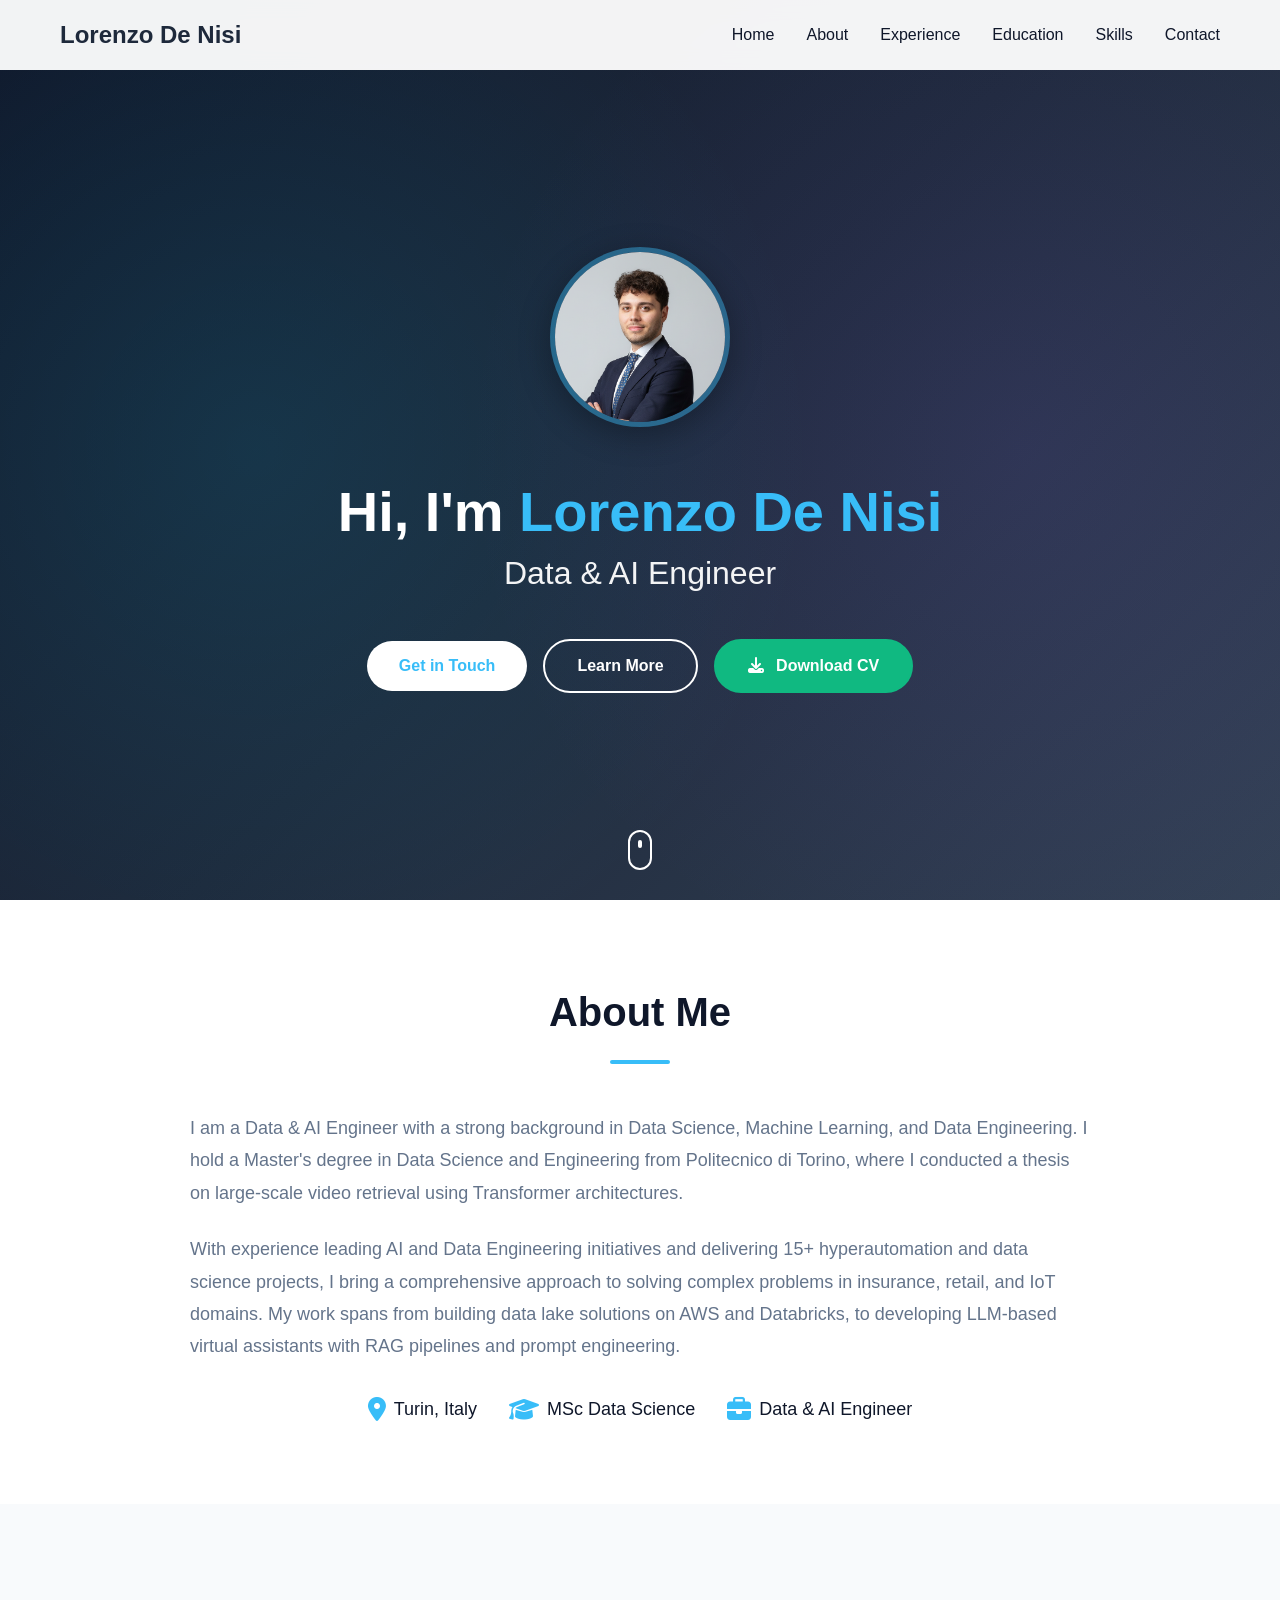
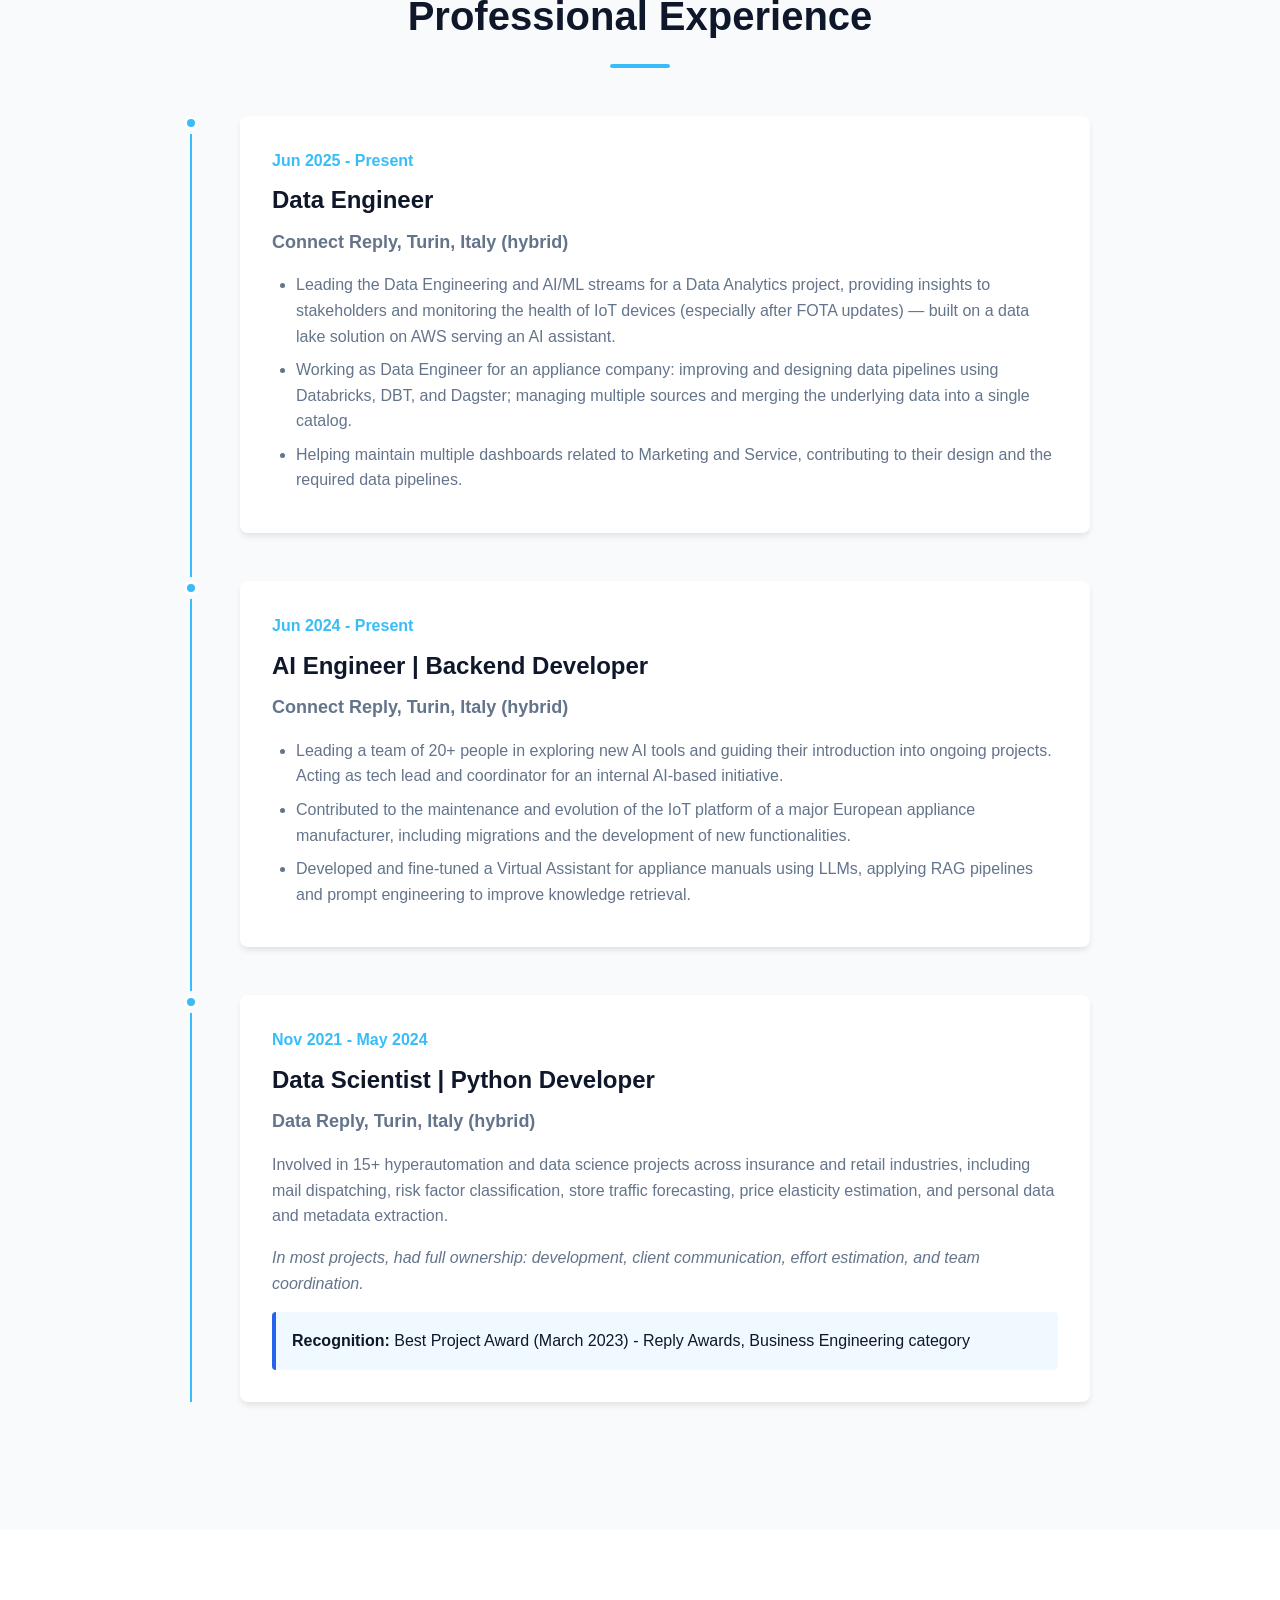
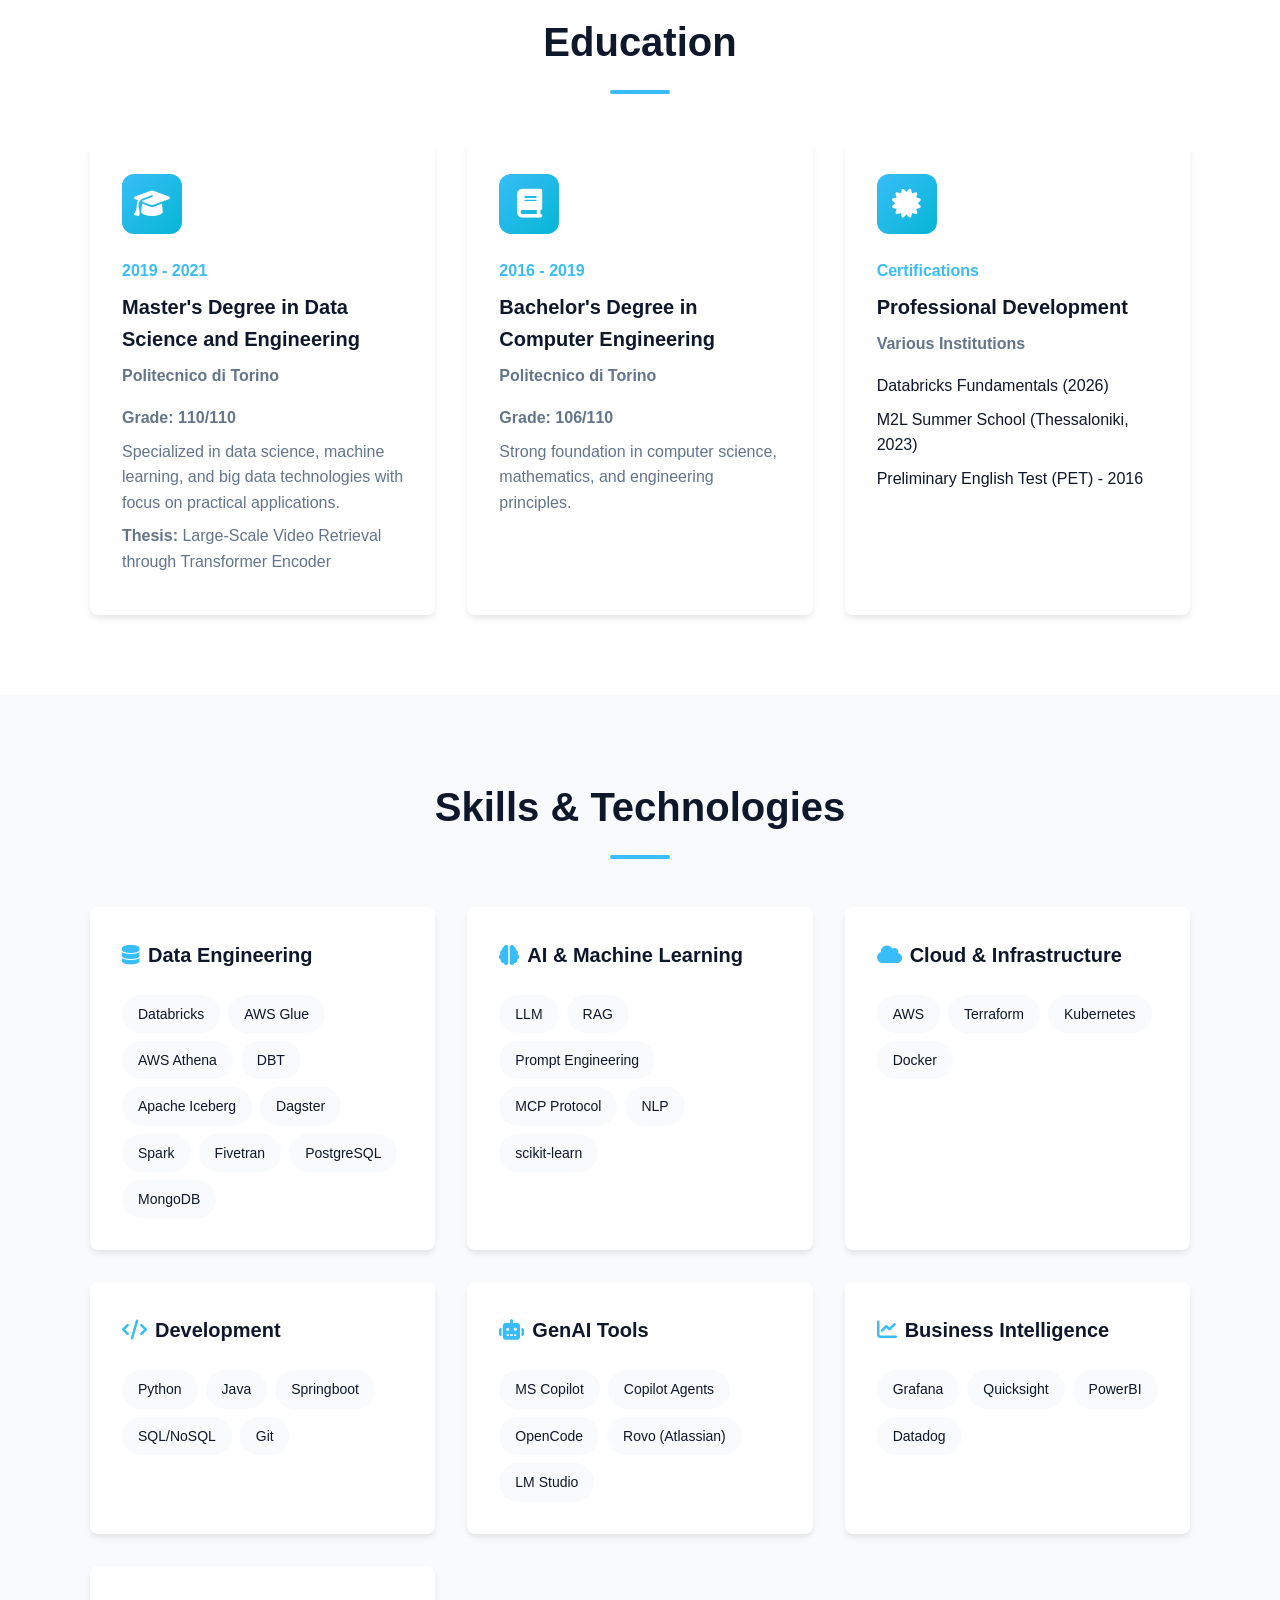
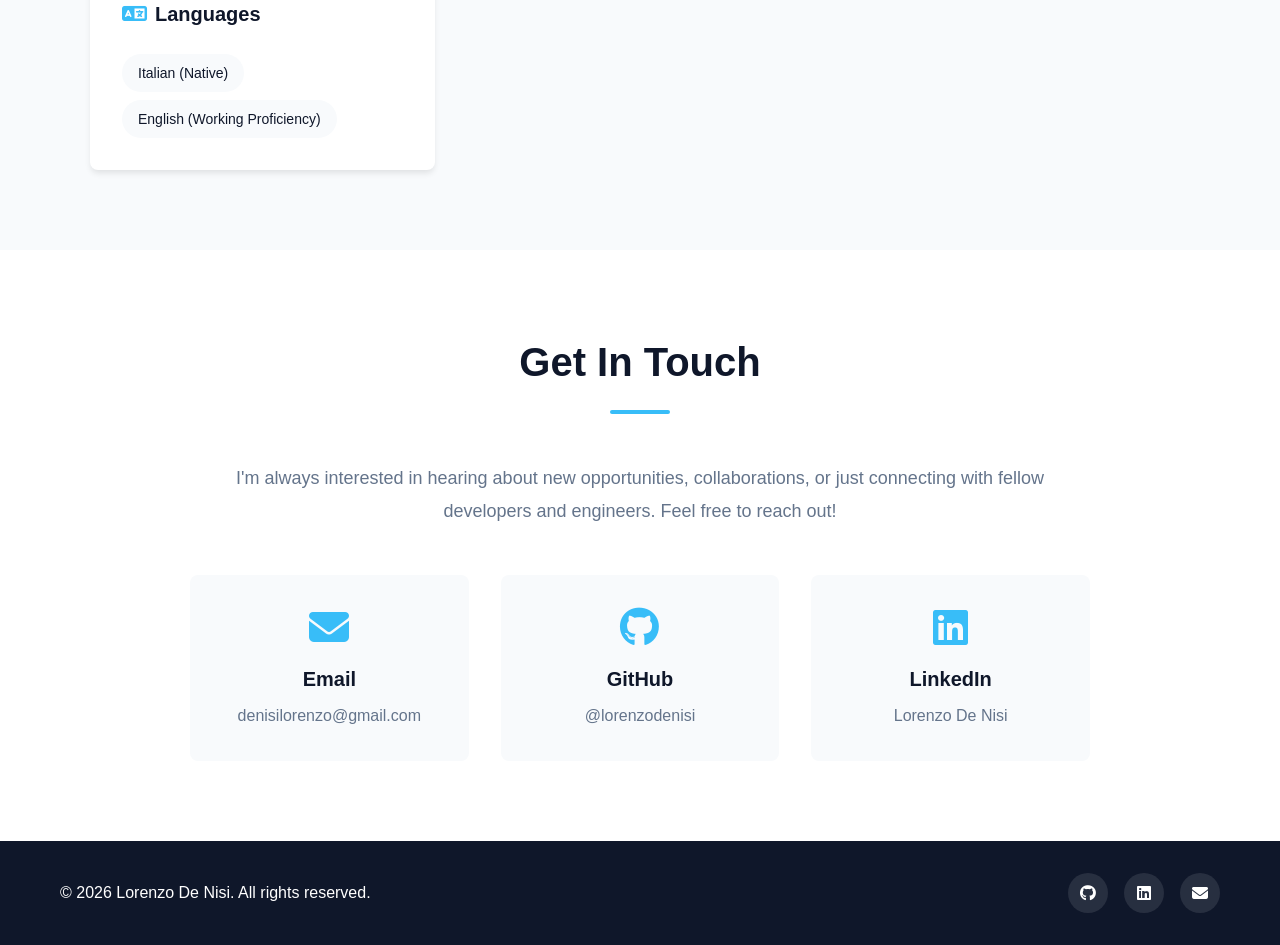
==== commit 6d3eb8a3: "update" ====
--- a/index.html
+++ b/index.html
@@ -3,8 +3,8 @@
 <head>
     <meta charset="UTF-8">
     <meta name="viewport" content="width=device-width, initial-scale=1.0">
-    <meta name="description" content="Lorenzo De Nisi - AI Engineer & Backend Developer">
-    <title>Lorenzo De Nisi - AI Engineer & Backend Developer</title>
+    <meta name="description" content="Lorenzo De Nisi - Data & AI Engineer">
+    <title>Lorenzo De Nisi - Data & AI Engineer</title>
     <link rel="stylesheet" href="styles.css">
     <link rel="stylesheet" href="https://cdnjs.cloudflare.com/ajax/libs/font-awesome/6.4.0/css/all.min.css">
 </head>
@@ -37,7 +37,7 @@
             </div>
             <div class="hero-text">
                 <h1 class="fade-in">Hi, I'm <span class="highlight">Lorenzo De Nisi</span></h1>
-                <h2 class="fade-in-delay">AI Engineer & Backend Developer</h2>
+                <h2 class="fade-in-delay">Data & AI Engineer</h2>
                 <div class="cta-buttons fade-in-delay-3">
                     <a href="#contact" class="btn btn-primary">Get in Touch</a>
                     <a href="#about" class="btn btn-secondary">Learn More</a>
@@ -59,14 +59,15 @@
             <div class="about-content">
                 <div class="about-text">
                     <p>
-                        I am an AI Engineer and Backend Developer with a strong background in Data Science, 
-                        Machine Learning, and Hyperautomation. I hold a Master's degree in Data Science and Engineering 
-                        from Politecnico di Torino, where I conducted a Thesis in large-scale video retrieval using Transformer architectures.
+                        I am a Data & AI Engineer with a strong background in Data Science, Machine Learning, and Data Engineering.
+                        I hold a Master's degree in Data Science and Engineering from Politecnico di Torino, where I conducted 
+                        a thesis on large-scale video retrieval using Transformer architectures.
                     </p>
                     <p>
-                        With experience leading AI initiatives and delivering 15+ hyperautomation and data science projects, 
-                        I bring a comprehensive approach to solving complex problems in insurance, retail, and IoT domains. 
-                        My work encompasses everything from NLP and computer vision to data platform engineering and LLM-based virtual assistants.
+                        With experience leading AI and Data Engineering initiatives and delivering 15+ hyperautomation and data 
+                        science projects, I bring a comprehensive approach to solving complex problems in insurance, retail, and IoT domains.
+                        My work spans from building data lake solutions on AWS and Databricks, to developing LLM-based virtual assistants 
+                        with RAG pipelines and prompt engineering.
                     </p>
                     <div class="quick-facts">
                         <div class="fact">
@@ -79,7 +80,7 @@
                         </div>
                         <div class="fact">
                             <i class="fas fa-briefcase"></i>
-                            <span>AI Engineer</span>
+                            <span>Data & AI Engineer</span>
                         </div>
                     </div>
                 </div>
@@ -92,32 +93,32 @@
         <div class="container">
             <h2 class="section-title">Professional Experience</h2>
             <div class="timeline">
-                <!-- Connect Reply -->
+                <!-- Connect Reply - Data Engineer -->
+                <div class="timeline-item">
+                    <div class="timeline-marker"></div>
+                    <div class="timeline-content">
+                        <div class="timeline-period">Jun 2025 - Present</div>
+                        <h3>Data Engineer</h3>
+                        <h4>Connect Reply, Turin, Italy (hybrid)</h4>
+                        <ul>
+                            <li>Leading the Data Engineering and AI/ML streams for a Data Analytics project, providing insights to stakeholders and monitoring the health of IoT devices (especially after FOTA updates) — built on a data lake solution on AWS serving an AI assistant.</li>
+                            <li>Working as Data Engineer for an appliance company: improving and designing data pipelines using Databricks, DBT, and Dagster; managing multiple sources and merging the underlying data into a single catalog.</li>
+                            <li>Helping maintain multiple dashboards related to Marketing and Service, contributing to their design and the required data pipelines.</li>
+                        </ul>
+                    </div>
+                </div>
+
+                <!-- Connect Reply - AI Engineer -->
                 <div class="timeline-item">
                     <div class="timeline-marker"></div>
                     <div class="timeline-content">
                         <div class="timeline-period">Jun 2024 - Present</div>
                         <h3>AI Engineer | Backend Developer</h3>
                         <h4>Connect Reply, Turin, Italy (hybrid)</h4>
-                        
-                        <p style="margin-top: 1rem;"><strong>AI Engineer</strong></p>
                         <ul>
-                            <li>Development and finetuning of a Virtual Assistant for appliance manuals through LLMs</li>
-                            <li>Leading a team of 20+ people towards finding new AI tools and guiding them to the introduction of AI into the ongoing projects</li>
-                            <li>Moreover I'm currently working as a coordinator for an internal AI based project</li>
-                        </ul>
-                        
-                        <p style="margin-top: 1.5rem;"><strong>AI / Data Engineer</strong></p>
-                        <ul>
-                            <li>Designed and implemented the POC solution for a Data Analytics project for an international customer, aiming to give insights to stakeholders and monitor the overall health of IoT devices (e-cigarettes), especially after FOTA (firmware over the air) updates — using AWS Glue, Athena, and Grafana.</li>
-                            <li>Joined the project as Data Engineer for its evolution: an interactive AI assistant capable of querying the underlying data, building charts and dashboards, and leveraging AI/ML models for clustering, forecasting, and classification.</li>
-                            <li>Implemented the data lake solution using AWS Glue jobs, Apache Iceberg tables, and DBT for data transformations.</li>
-                            <li>Led the AI/ML stream, focusing on extracting insights from raw device data, segmenting behavioral patterns, and highlighting shifts in device health following firmware updates.</li>
-                        </ul>
-                        
-                        <p style="margin-top: 1.5rem;"><strong>Backend Engineer</strong></p>
-                        <ul>
-                            <li>I participated in the maintenance of the IoT platform of a international customer, migrating and adding new functionalities. I worked with Java Springboot framework and I have been involved in the DevOps and CI/CD processes. I also used technologies such as Kubernetes for microservice architectures, IotHub integrations, relational and no-sql databases, caches (Redis) and IaaS (Terraform)</li>
+                            <li>Leading a team of 20+ people in exploring new AI tools and guiding their introduction into ongoing projects. Acting as tech lead and coordinator for an internal AI-based initiative.</li>
+                            <li>Contributed to the maintenance and evolution of the IoT platform of a major European appliance manufacturer, including migrations and the development of new functionalities.</li>
+                            <li>Developed and fine-tuned a Virtual Assistant for appliance manuals using LLMs, applying RAG pipelines and prompt engineering to improve knowledge retrieval.</li>
                         </ul>
                     </div>
                 </div>
@@ -129,19 +130,9 @@
                         <div class="timeline-period">Nov 2021 - May 2024</div>
                         <h3>Data Scientist | Python Developer</h3>
                         <h4>Data Reply, Turin, Italy (hybrid)</h4>
-                        <p>Delivered 15+ hyperautomation and data science projects across insurance and retail sectors:</p>
-                        <ul>
-                            <li>Mail dispatching automation with NLP models (insurance)</li>
-                            <li>Risk factor classification from free-text documents using semantic rules + ML (insurance)</li>
-                            <li>Store traffic forecasting with predictive models (retail)</li>
-                            <li>Price elasticity estimation (insurance)</li>
-                            <li>Layout detection in letters (Header, Footer, Body) using ML (insurance)</li>
-                            <li>Personal data and metadata extraction from documents using semantic rules and OCR (contracts, invoices, reports, statements)</li>
-                            <li>ID document processing using OCR (driver's licenses, passports, ID cards from multiple countries)</li>
-                        </ul>
+                        <p>Involved in 15+ hyperautomation and data science projects across insurance and retail industries, including mail dispatching, risk factor classification, store traffic forecasting, price elasticity estimation, and personal data and metadata extraction.</p>
                         <p style="margin-top: 1rem; font-style: italic;">
-                            Had full ownership in most projects: development, client communication, effort estimation, and team coordination.
-                            Worked closely with industrialization team applying design patterns for efficient parallel development.
+                            In most projects, had full ownership: development, client communication, effort estimation, and team coordination.
                         </p>
                         <div style="margin-top: 1rem; padding: 1rem; background: #f0f9ff; border-left: 4px solid #2563eb; border-radius: 4px;">
                             <strong>Recognition:</strong> Best Project Award (March 2023) - Reply Awards, Business Engineering category
@@ -193,6 +184,7 @@
                         <h3>Professional Development</h3>
                         <h4>Various Institutions</h4>
                         <ul style="margin-top: 0.5rem; list-style: none; padding: 0;">
+                            <li style="margin-bottom: 0.5rem;">Databricks Fundamentals (2026)</li>
                             <li style="margin-bottom: 0.5rem;">M2L Summer School (Thessaloniki, 2023)</li>
                             <li>Preliminary English Test (PET) - 2016</li>
                         </ul>
@@ -208,27 +200,30 @@
             <h2 class="section-title">Skills & Technologies</h2>
             <div class="skills-grid">
                 <div class="skill-category">
+                    <h3><i class="fas fa-database"></i> Data Engineering</h3>
+                    <div class="skill-tags">
+                        <span class="skill-tag">Databricks</span>
+                        <span class="skill-tag">AWS Glue</span>
+                        <span class="skill-tag">AWS Athena</span>
+                        <span class="skill-tag">DBT</span>
+                        <span class="skill-tag">Apache Iceberg</span>
+                        <span class="skill-tag">Dagster</span>
+                        <span class="skill-tag">Spark</span>
+                        <span class="skill-tag">Fivetran</span>
+                        <span class="skill-tag">PostgreSQL</span>
+                        <span class="skill-tag">MongoDB</span>
+                    </div>
+                </div>
+
+                <div class="skill-category">
                     <h3><i class="fas fa-brain"></i> AI & Machine Learning</h3>
                     <div class="skill-tags">
                         <span class="skill-tag">LLM</span>
                         <span class="skill-tag">RAG</span>
-                        <span class="skill-tag">PyTorch</span>
+                        <span class="skill-tag">Prompt Engineering</span>
+                        <span class="skill-tag">MCP Protocol</span>
+                        <span class="skill-tag">NLP</span>
                         <span class="skill-tag">scikit-learn</span>
-                        <span class="skill-tag">NLP</span>
-                        <span class="skill-tag">Computer Vision</span>
-                        <span class="skill-tag">OCR</span>
-                    </div>
-                </div>
-
-                <div class="skill-category">
-                    <h3><i class="fas fa-code"></i> Programming & Development</h3>
-                    <div class="skill-tags">
-                        <span class="skill-tag">Python</span>
-                        <span class="skill-tag">Java</span>
-                        <span class="skill-tag">SQL</span>
-                        <span class="skill-tag">noSQL</span>
-                        <span class="skill-tag">pandas</span>
-                        <span class="skill-tag">Linux</span>
                     </div>
                 </div>
 
@@ -239,32 +234,38 @@
                         <span class="skill-tag">Terraform</span>
                         <span class="skill-tag">Kubernetes</span>
                         <span class="skill-tag">Docker</span>
-                        <span class="skill-tag">OpenSearch</span>
-                    </div>
-                </div>
-
-                <div class="skill-category">
-                    <h3><i class="fas fa-chart-line"></i> Data & Analytics</h3>
-                    <div class="skill-tags">
-                        <span class="skill-tag">Data Engineering</span>
+                    </div>
+                </div>
+
+                <div class="skill-category">
+                    <h3><i class="fas fa-code"></i> Development</h3>
+                    <div class="skill-tags">
+                        <span class="skill-tag">Python</span>
+                        <span class="skill-tag">Java</span>
+                        <span class="skill-tag">Springboot</span>
+                        <span class="skill-tag">SQL/NoSQL</span>
+                        <span class="skill-tag">Git</span>
+                    </div>
+                </div>
+
+                <div class="skill-category">
+                    <h3><i class="fas fa-robot"></i> GenAI Tools</h3>
+                    <div class="skill-tags">
+                        <span class="skill-tag">MS Copilot</span>
+                        <span class="skill-tag">Copilot Agents</span>
+                        <span class="skill-tag">OpenCode</span>
+                        <span class="skill-tag">Rovo (Atlassian)</span>
+                        <span class="skill-tag">LM Studio</span>
+                    </div>
+                </div>
+
+                <div class="skill-category">
+                    <h3><i class="fas fa-chart-line"></i> Business Intelligence</h3>
+                    <div class="skill-tags">
                         <span class="skill-tag">Grafana</span>
                         <span class="skill-tag">Quicksight</span>
-                        <span class="skill-tag">ETL Pipelines</span>
-                        <span class="skill-tag">Data Analytics</span>
-                        <span class="skill-tag">AWS Glue</span>
-                        <span class="skill-tag">AWS Athena</span>
-                        <span class="skill-tag">Apache Iceberg</span>
-                        <span class="skill-tag">DBT</span>
-                    </div>
-                </div>
-
-                <div class="skill-category">
-                    <h3><i class="fas fa-robot"></i> Hyperautomation</h3>
-                    <div class="skill-tags">
-                        <span class="skill-tag">Document Processing</span>
-                        <span class="skill-tag">Process Automation</span>
-                        <span class="skill-tag">Semantic Rules</span>
-                        <span class="skill-tag">IoT Platforms</span>
+                        <span class="skill-tag">PowerBI</span>
+                        <span class="skill-tag">Datadog</span>
                     </div>
                 </div>
 
@@ -272,7 +273,7 @@
                     <h3><i class="fas fa-language"></i> Languages</h3>
                     <div class="skill-tags">
                         <span class="skill-tag">Italian (Native)</span>
-                        <span class="skill-tag">English (B1 Certified)</span>
+                        <span class="skill-tag">English (Working Proficiency)</span>
                     </div>
                 </div>
             </div>
@@ -313,7 +314,7 @@
     <footer>
         <div class="container">
             <div class="footer-content">
-                <p>&copy; 2025 Lorenzo De Nisi. All rights reserved.</p>
+                <p>&copy; 2026 Lorenzo De Nisi. All rights reserved.</p>
                 <div class="social-links">
                     <a href="https://github.com/lorenzodenisi" target="_blank" rel="noopener noreferrer" aria-label="GitHub">
                         <i class="fab fa-github"></i>
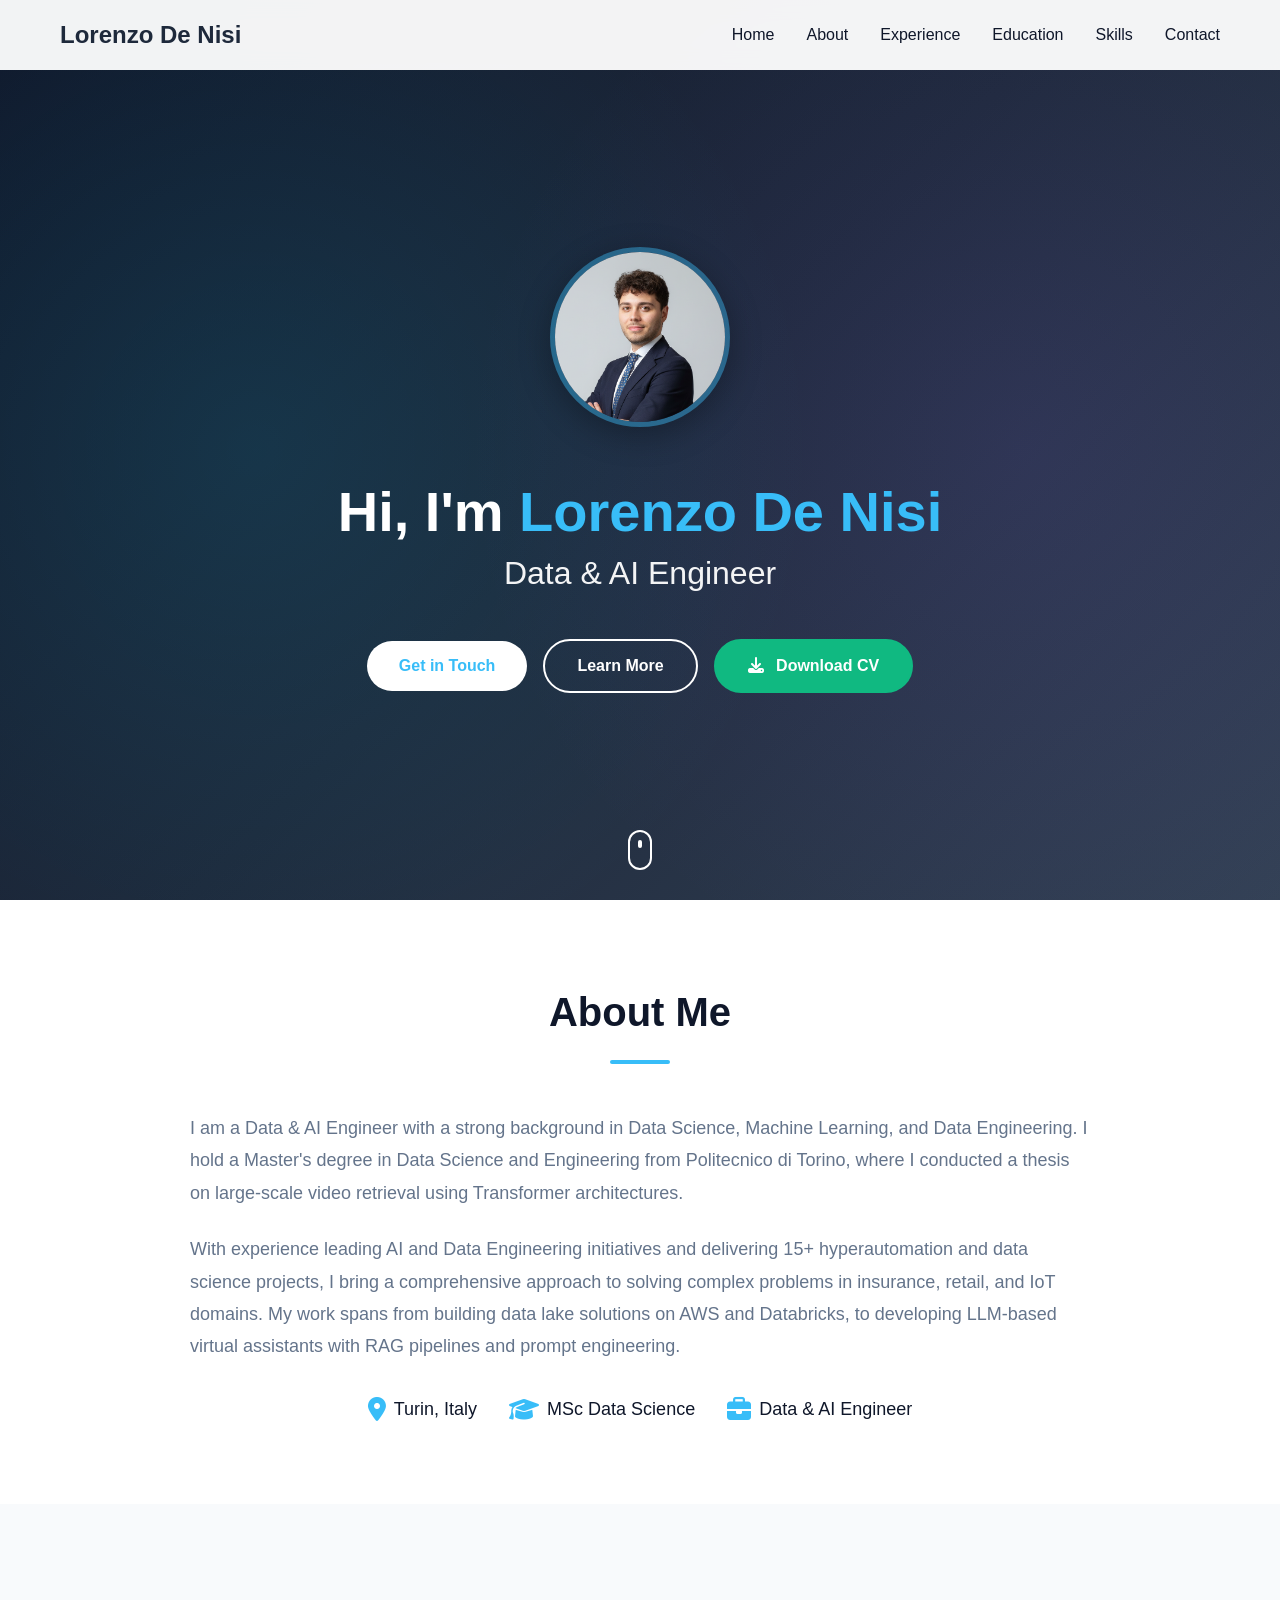
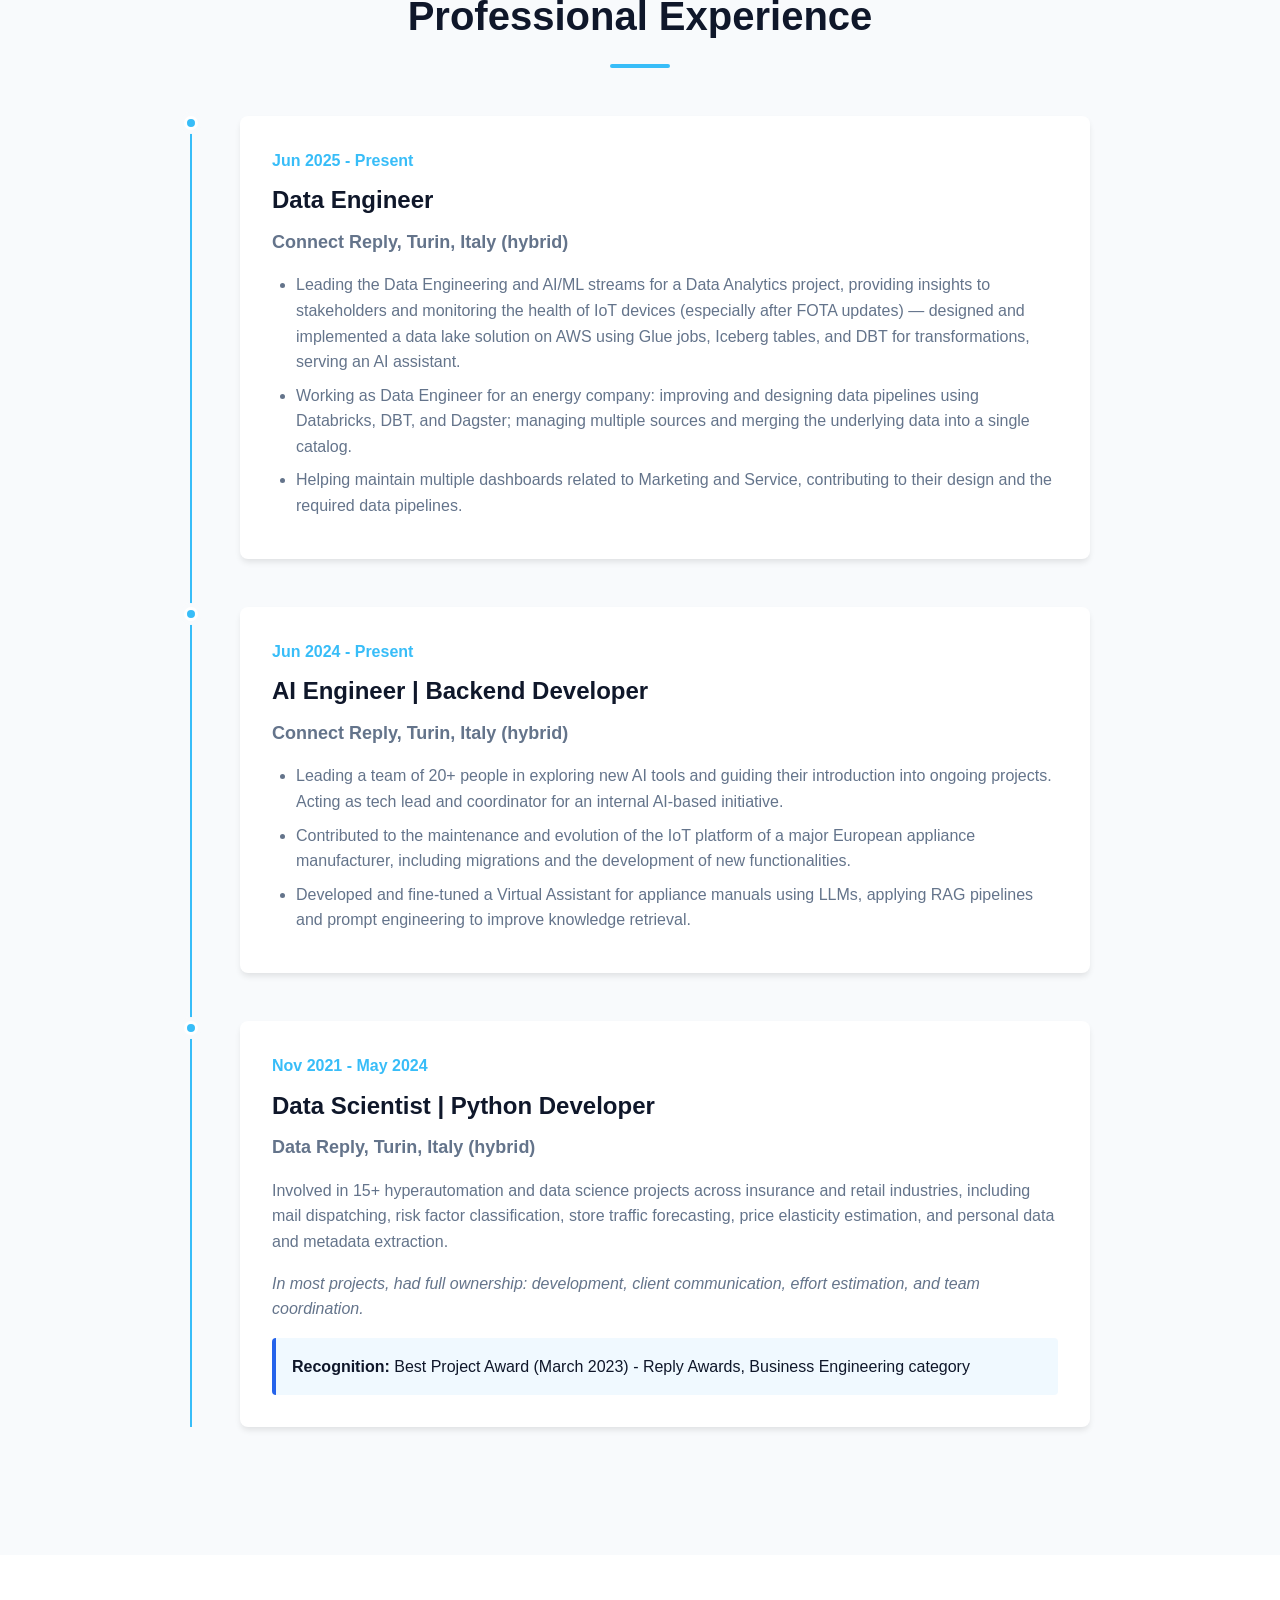
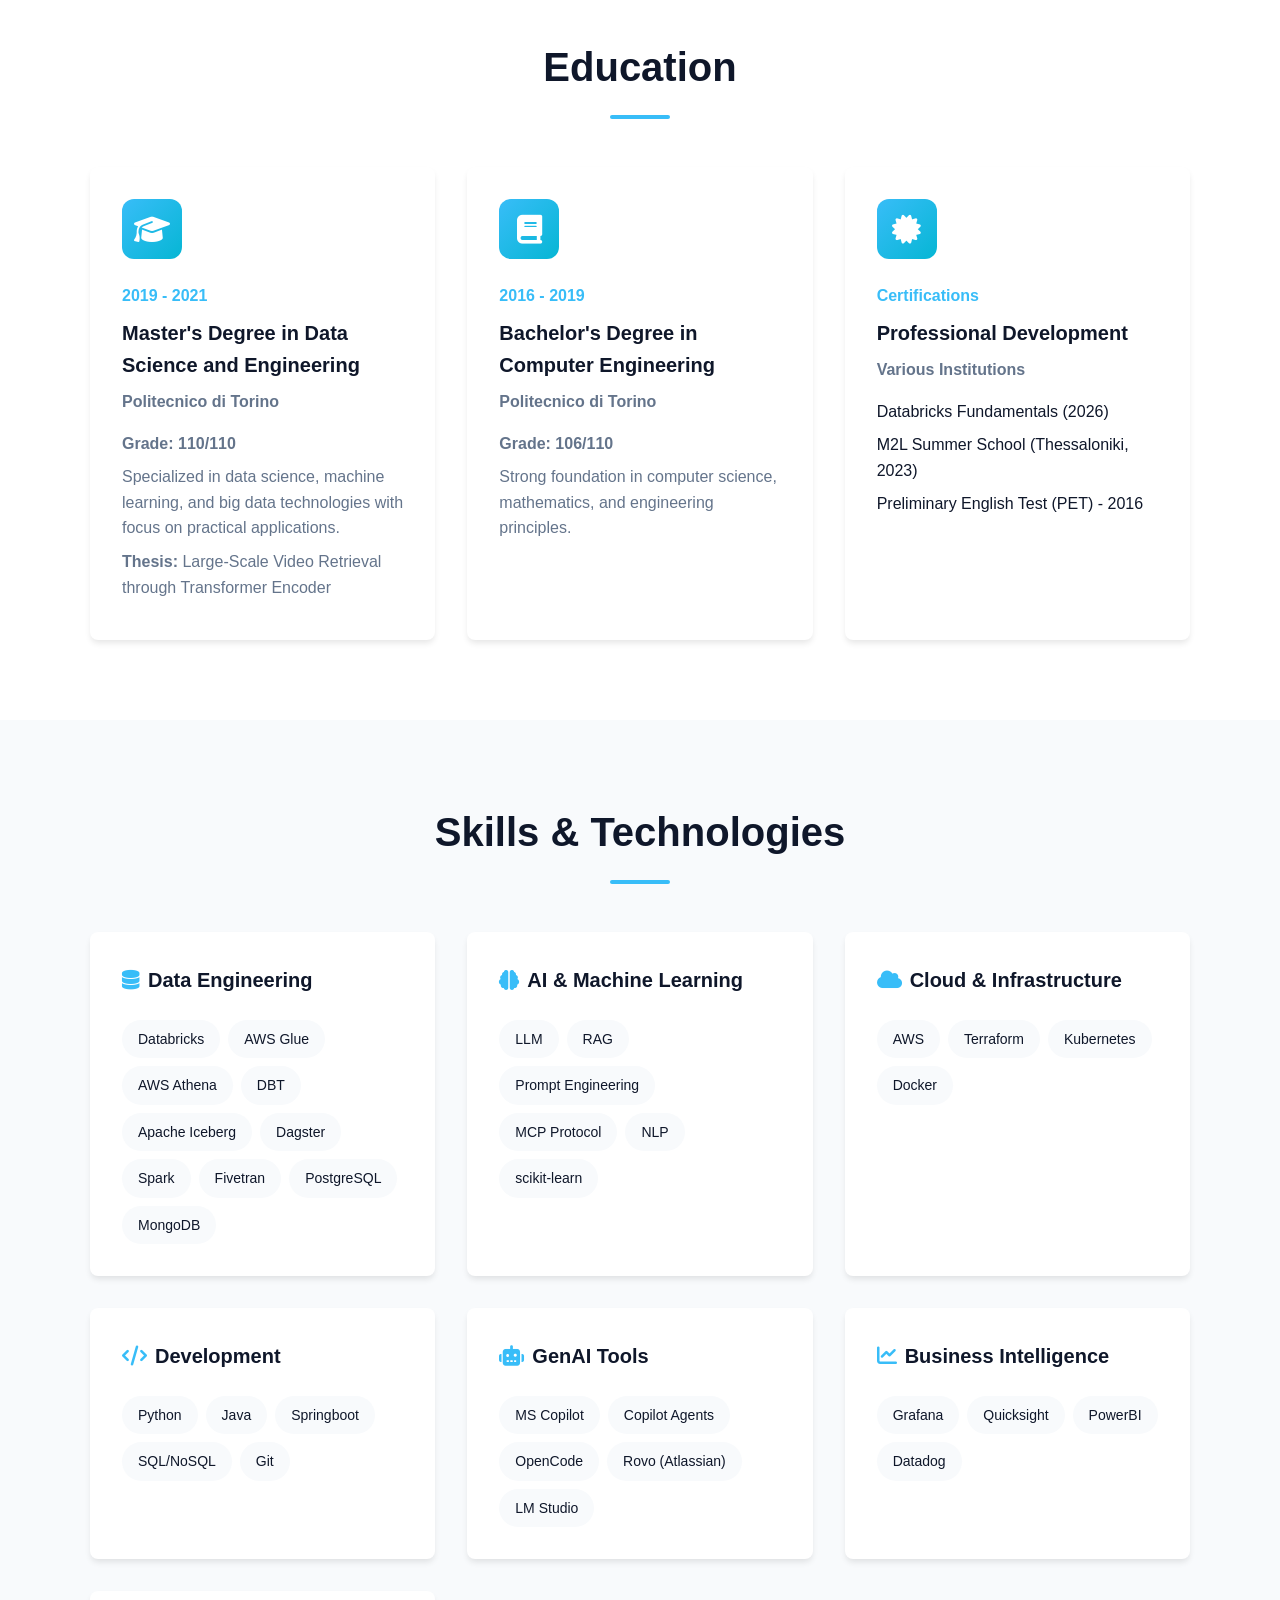
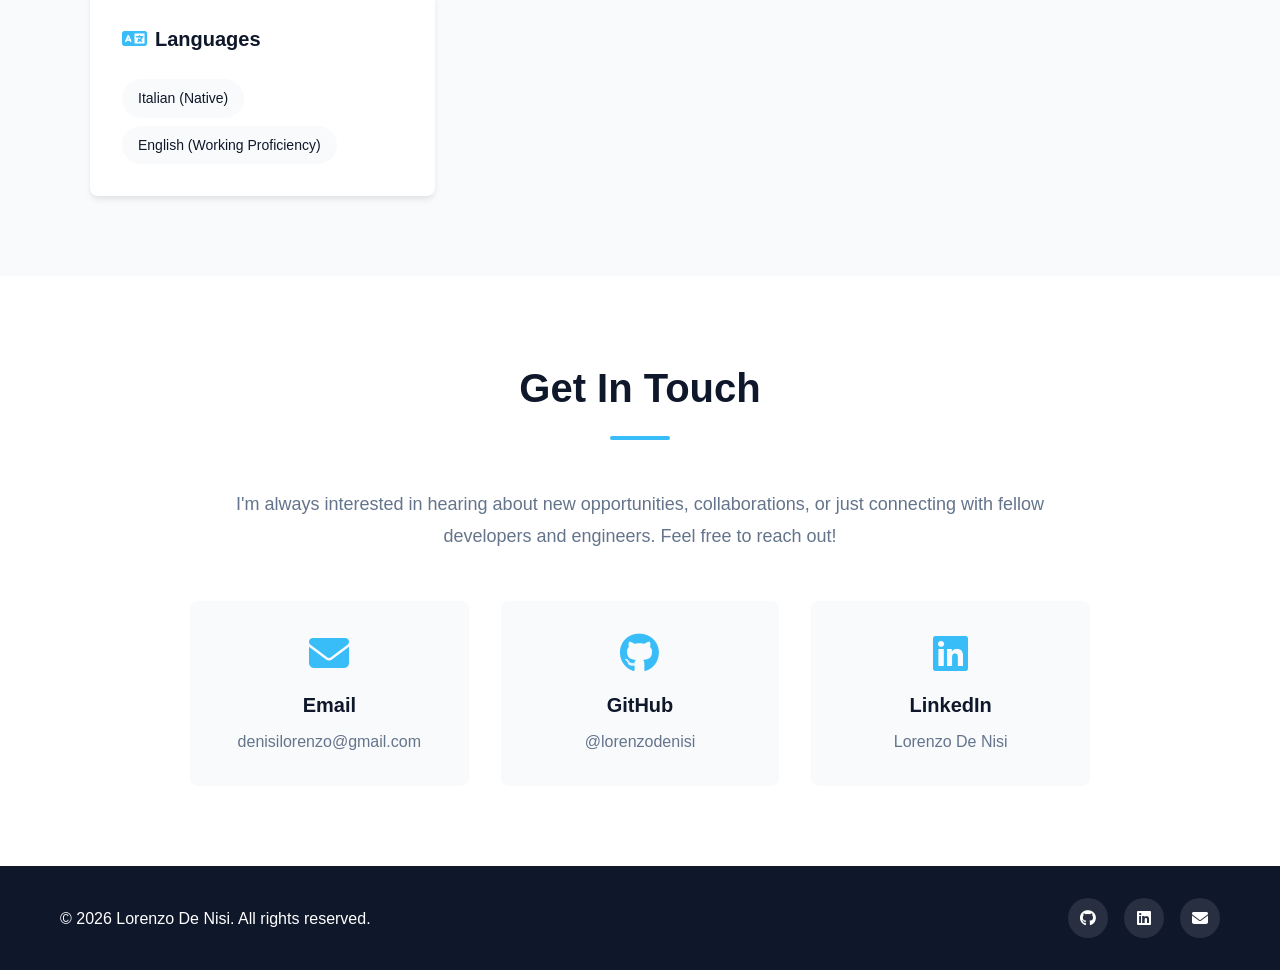
==== commit a46b5c28: "update" ====
--- a/index.html
+++ b/index.html
@@ -101,8 +101,8 @@
                         <h3>Data Engineer</h3>
                         <h4>Connect Reply, Turin, Italy (hybrid)</h4>
                         <ul>
-                            <li>Leading the Data Engineering and AI/ML streams for a Data Analytics project, providing insights to stakeholders and monitoring the health of IoT devices (especially after FOTA updates) — built on a data lake solution on AWS serving an AI assistant.</li>
-                            <li>Working as Data Engineer for an appliance company: improving and designing data pipelines using Databricks, DBT, and Dagster; managing multiple sources and merging the underlying data into a single catalog.</li>
+                            <li>Leading the Data Engineering and AI/ML streams for a Data Analytics project, providing insights to stakeholders and monitoring the health of IoT devices (especially after FOTA updates) — designed and implemented a data lake solution on AWS using Glue jobs, Iceberg tables, and DBT for transformations, serving an AI assistant.</li>
+                            <li>Working as Data Engineer for an energy company: improving and designing data pipelines using Databricks, DBT, and Dagster; managing multiple sources and merging the underlying data into a single catalog.</li>
                             <li>Helping maintain multiple dashboards related to Marketing and Service, contributing to their design and the required data pipelines.</li>
                         </ul>
                     </div>
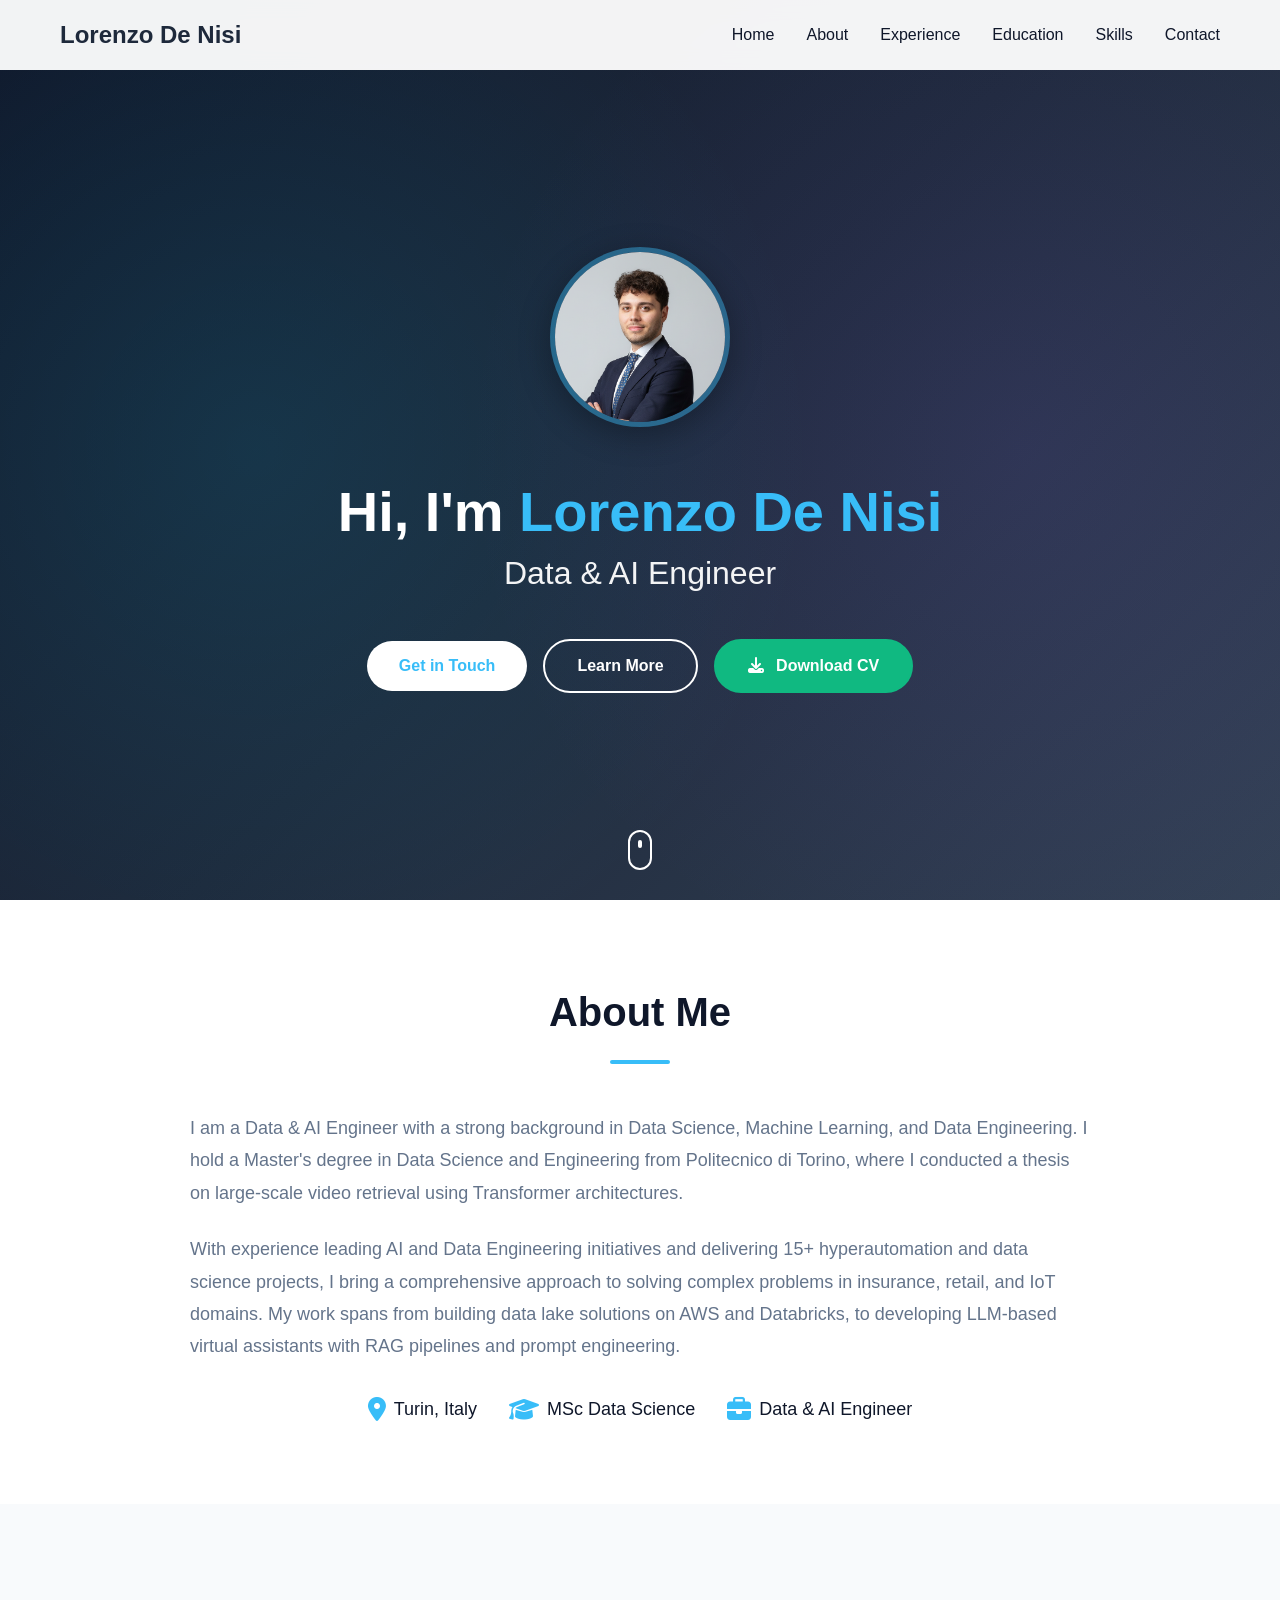
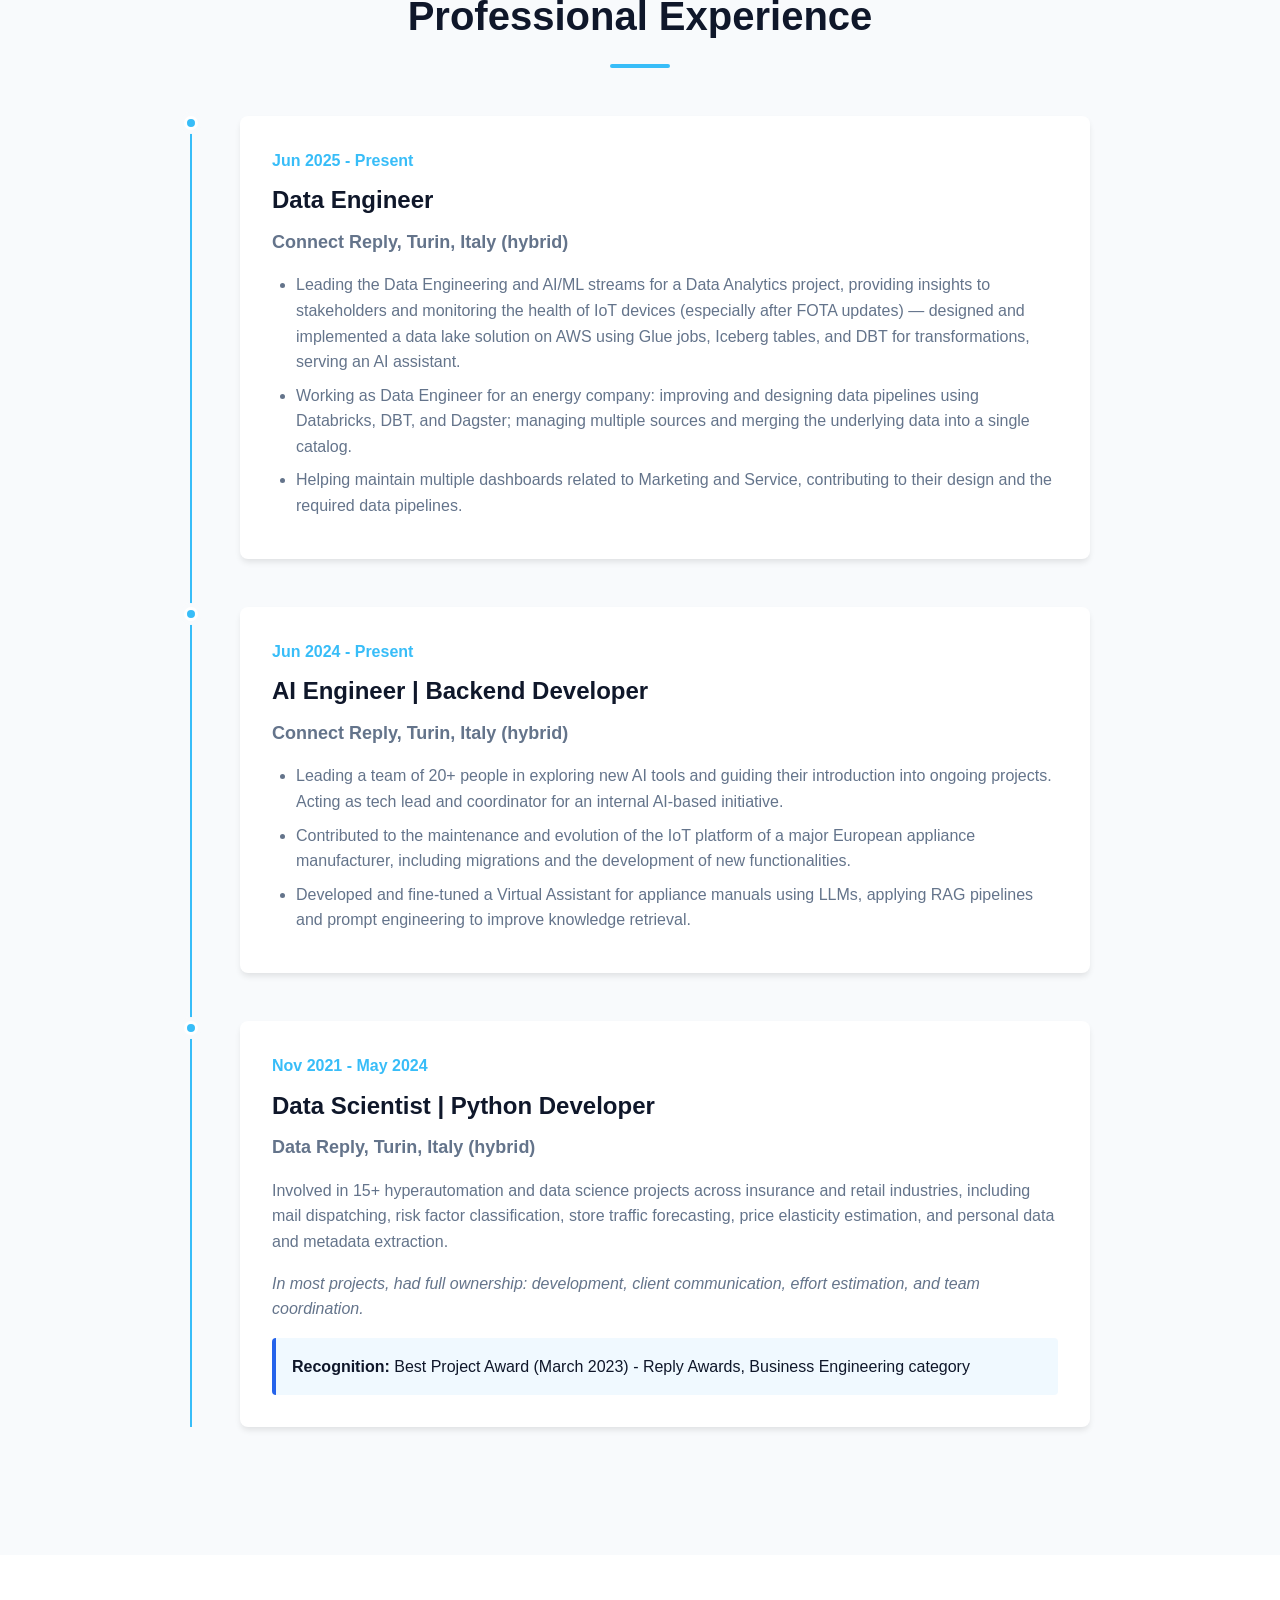
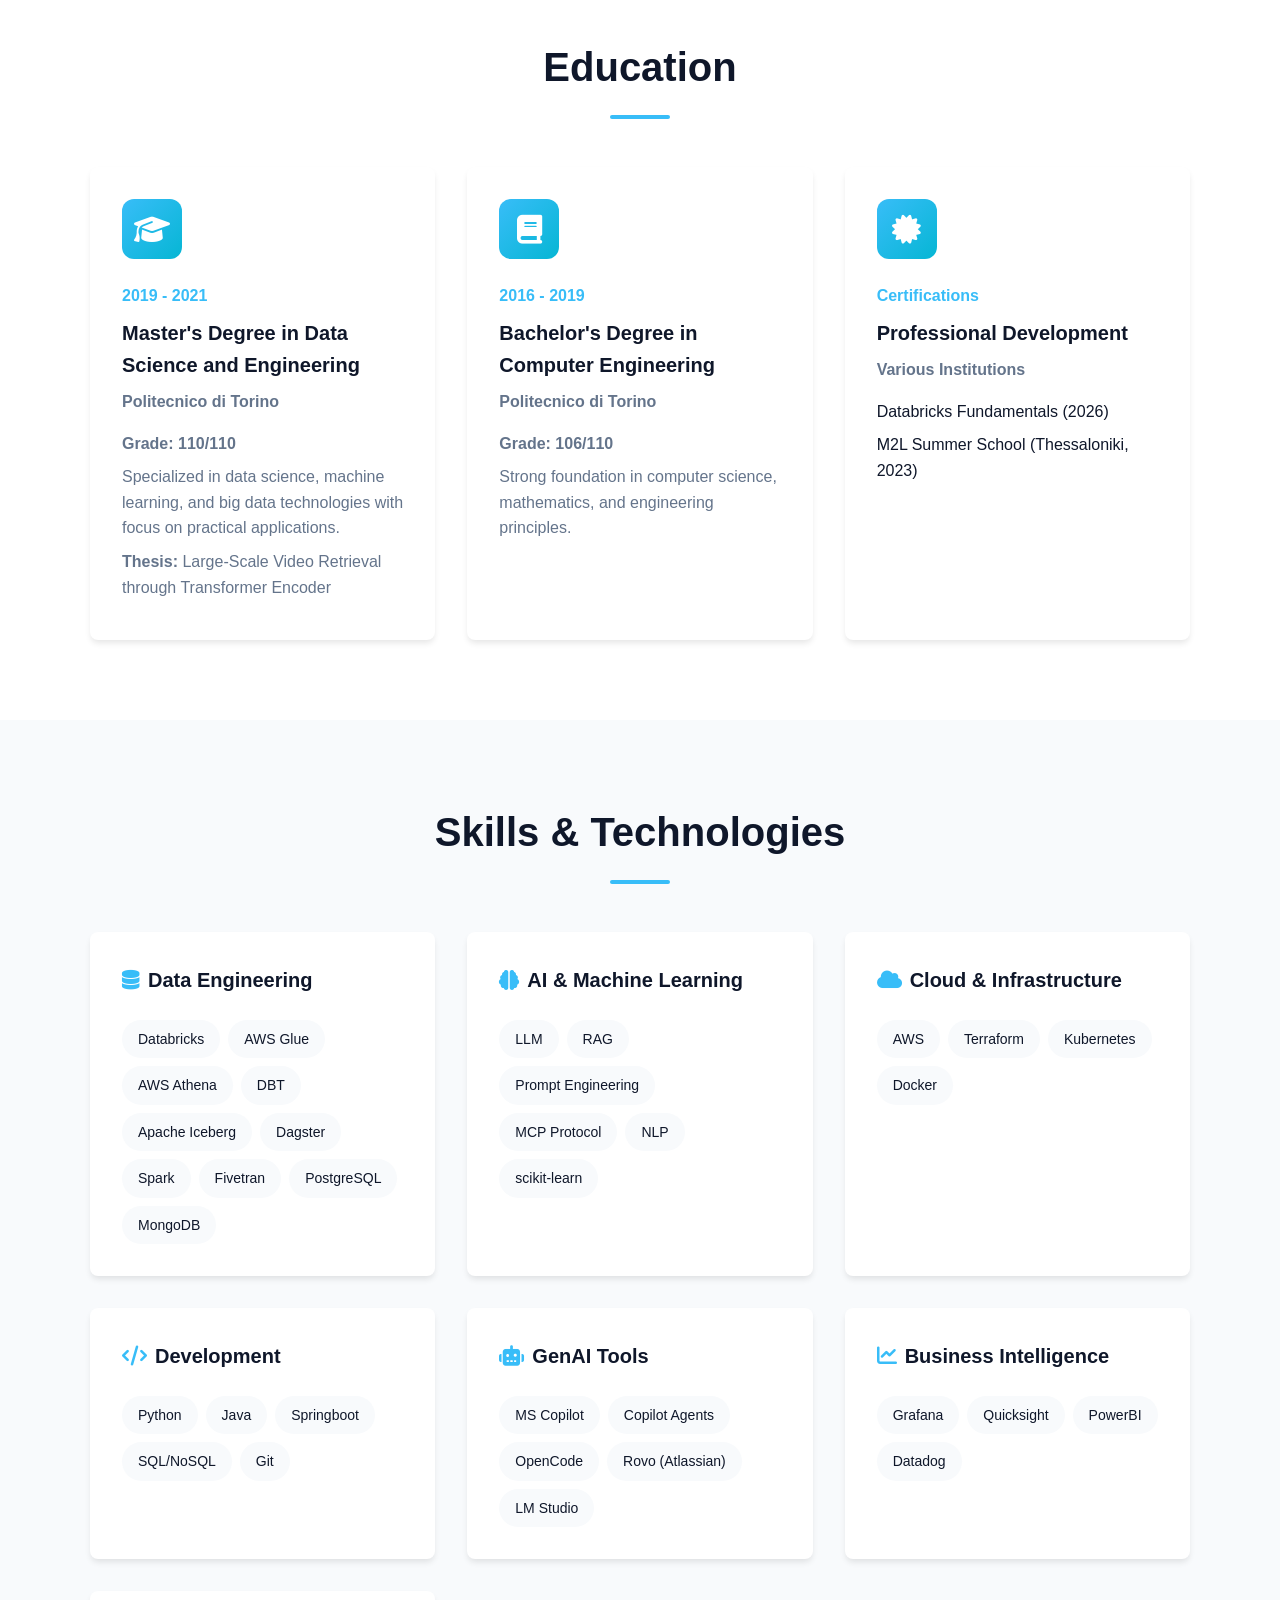
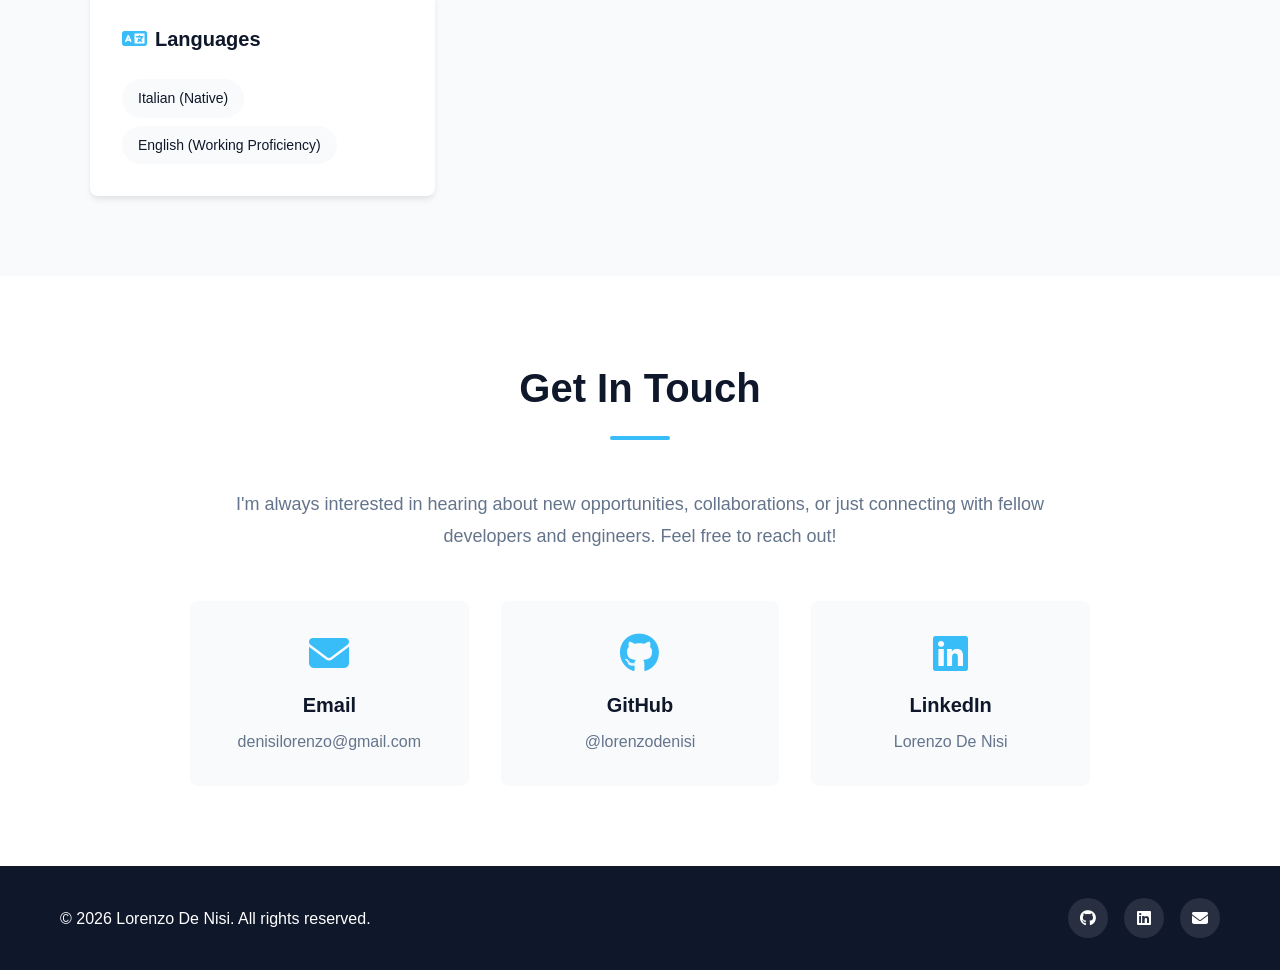
==== commit 59669394: "remove english certification" ====
--- a/index.html
+++ b/index.html
@@ -186,7 +186,6 @@
                         <ul style="margin-top: 0.5rem; list-style: none; padding: 0;">
                             <li style="margin-bottom: 0.5rem;">Databricks Fundamentals (2026)</li>
                             <li style="margin-bottom: 0.5rem;">M2L Summer School (Thessaloniki, 2023)</li>
-                            <li>Preliminary English Test (PET) - 2016</li>
                         </ul>
                     </div>
                 </div>
